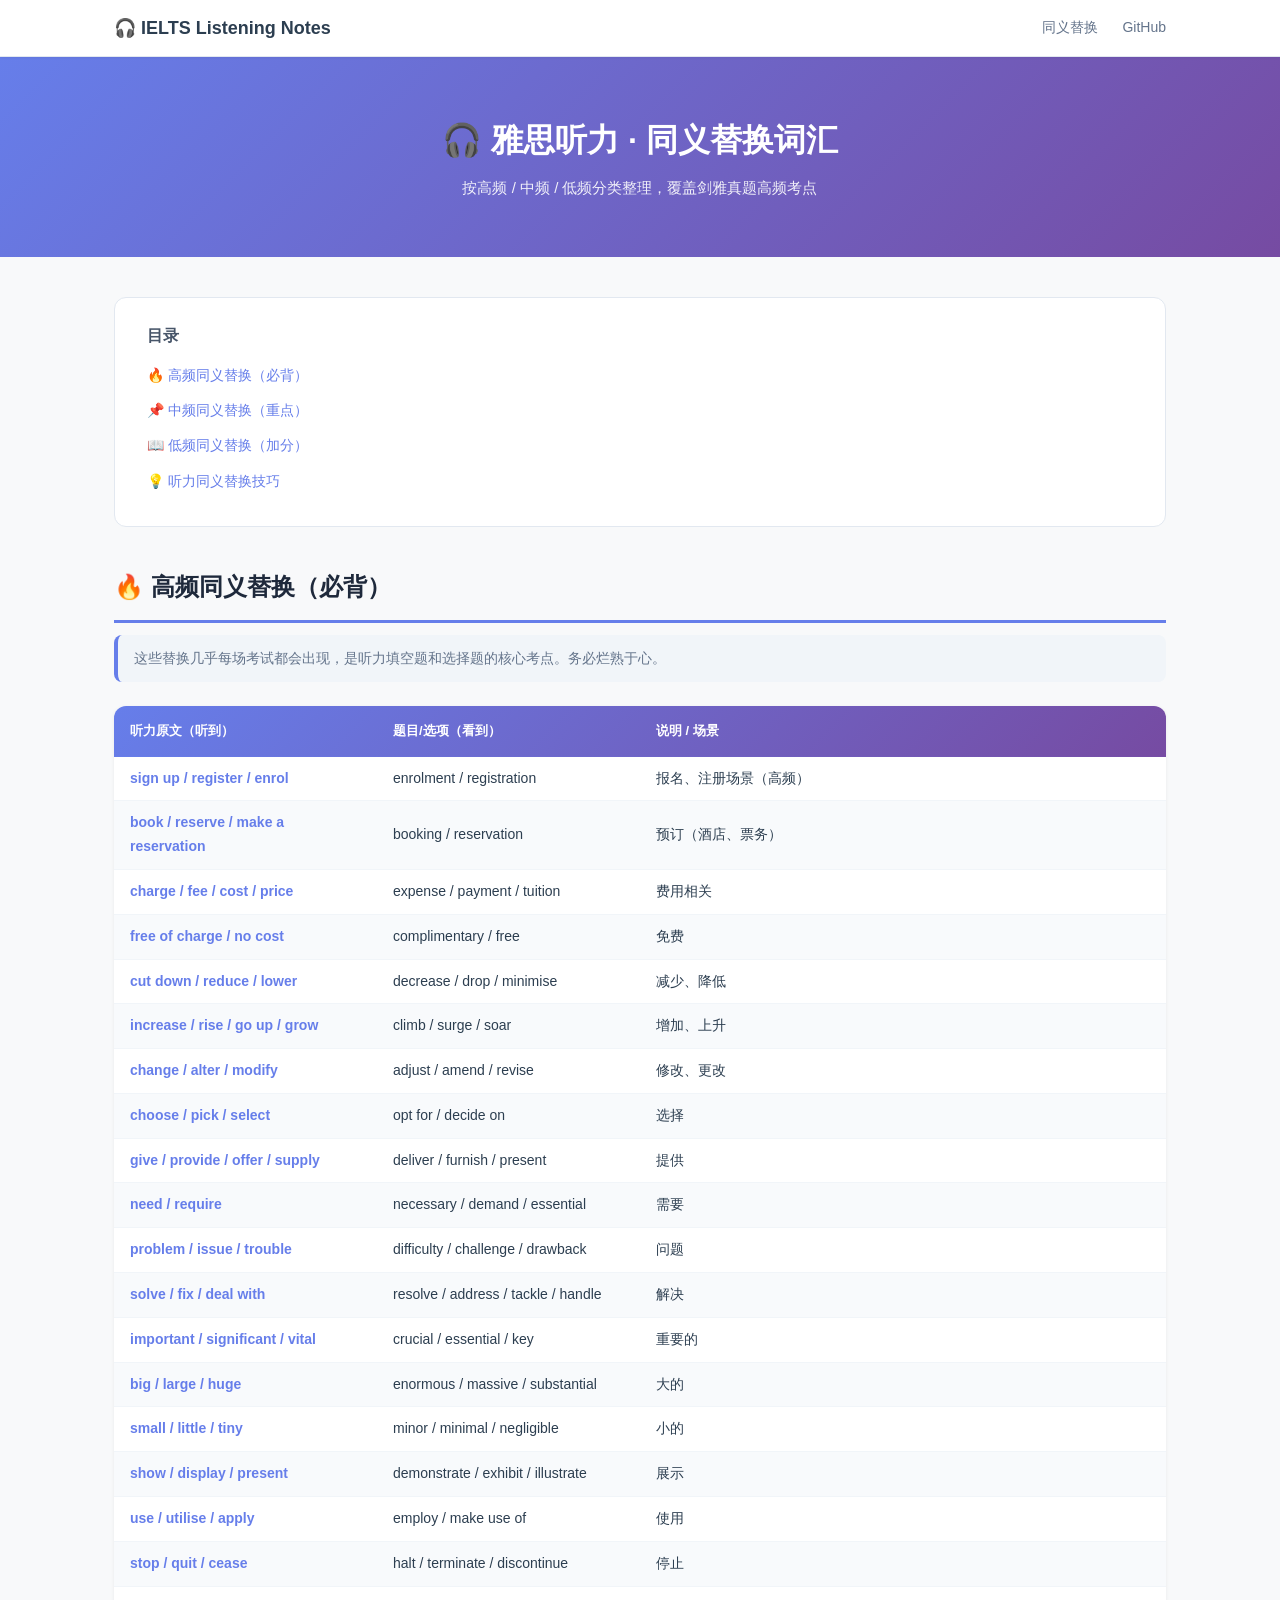
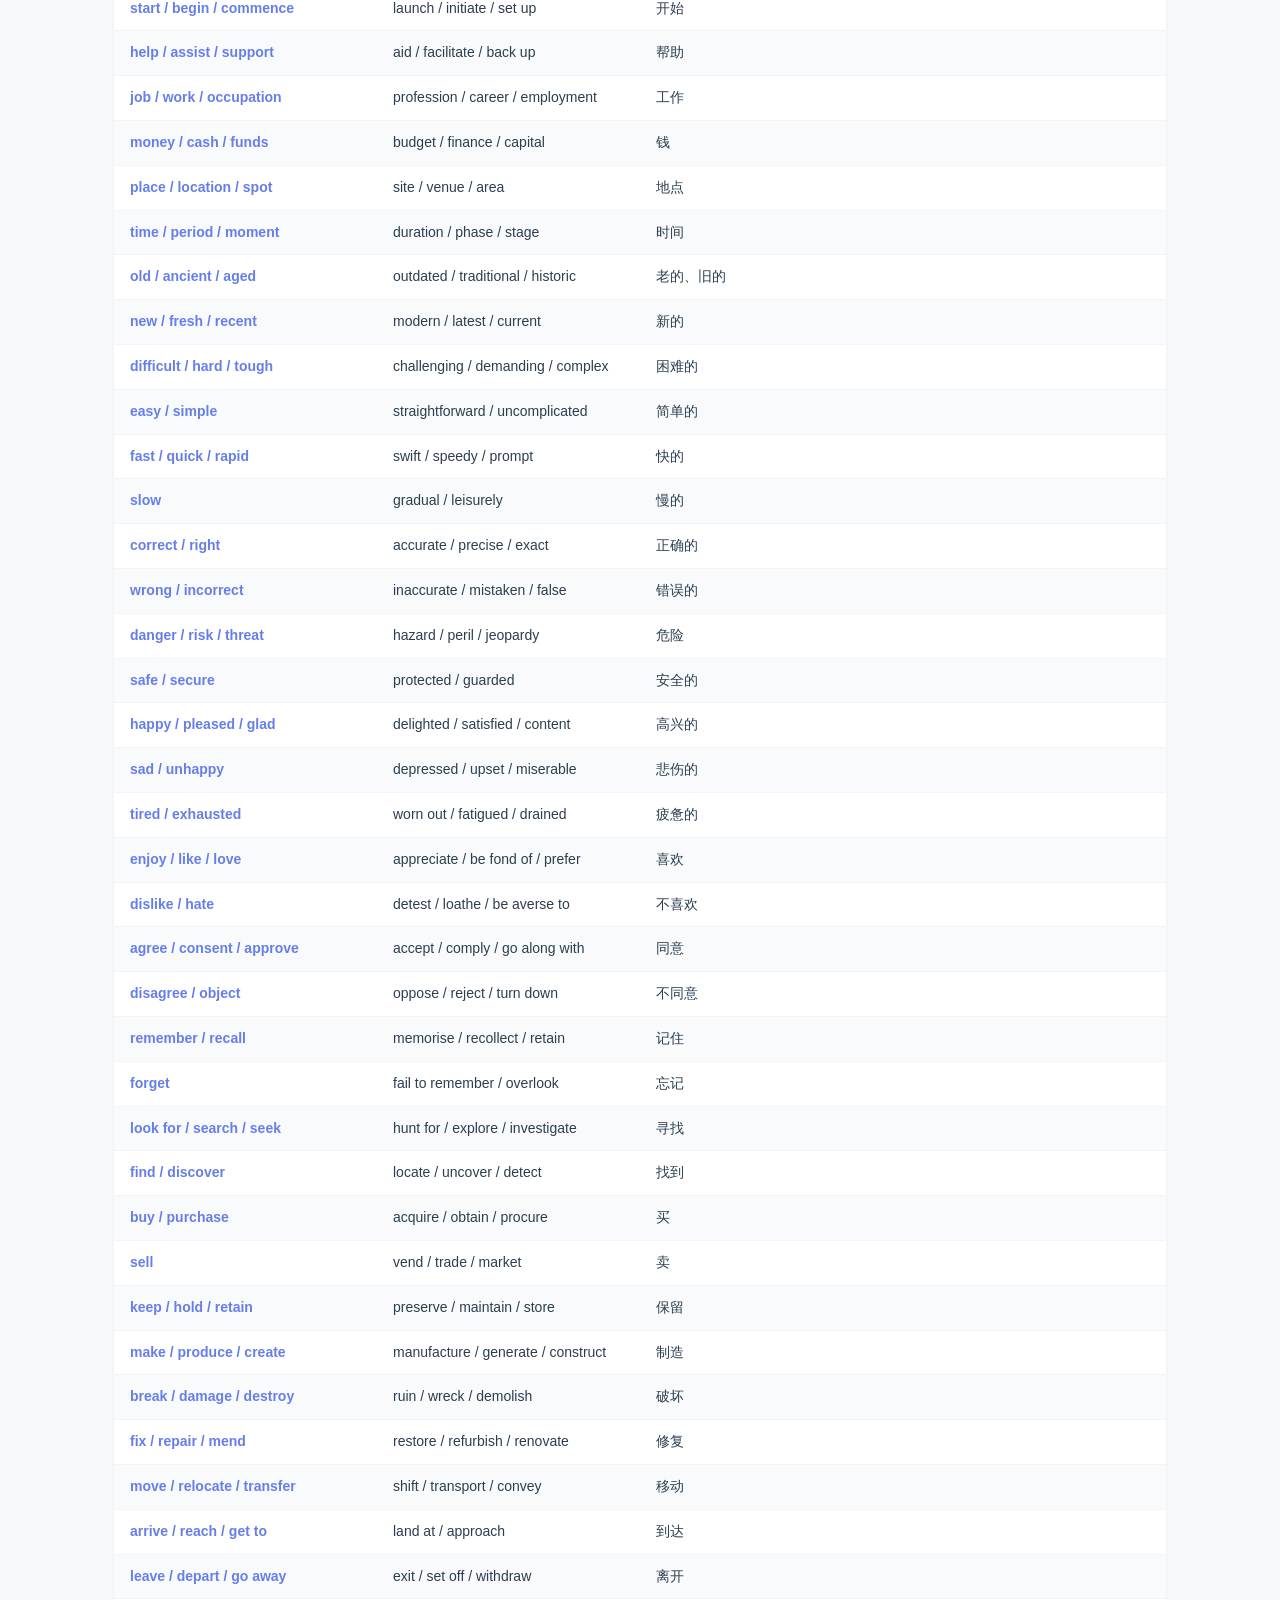
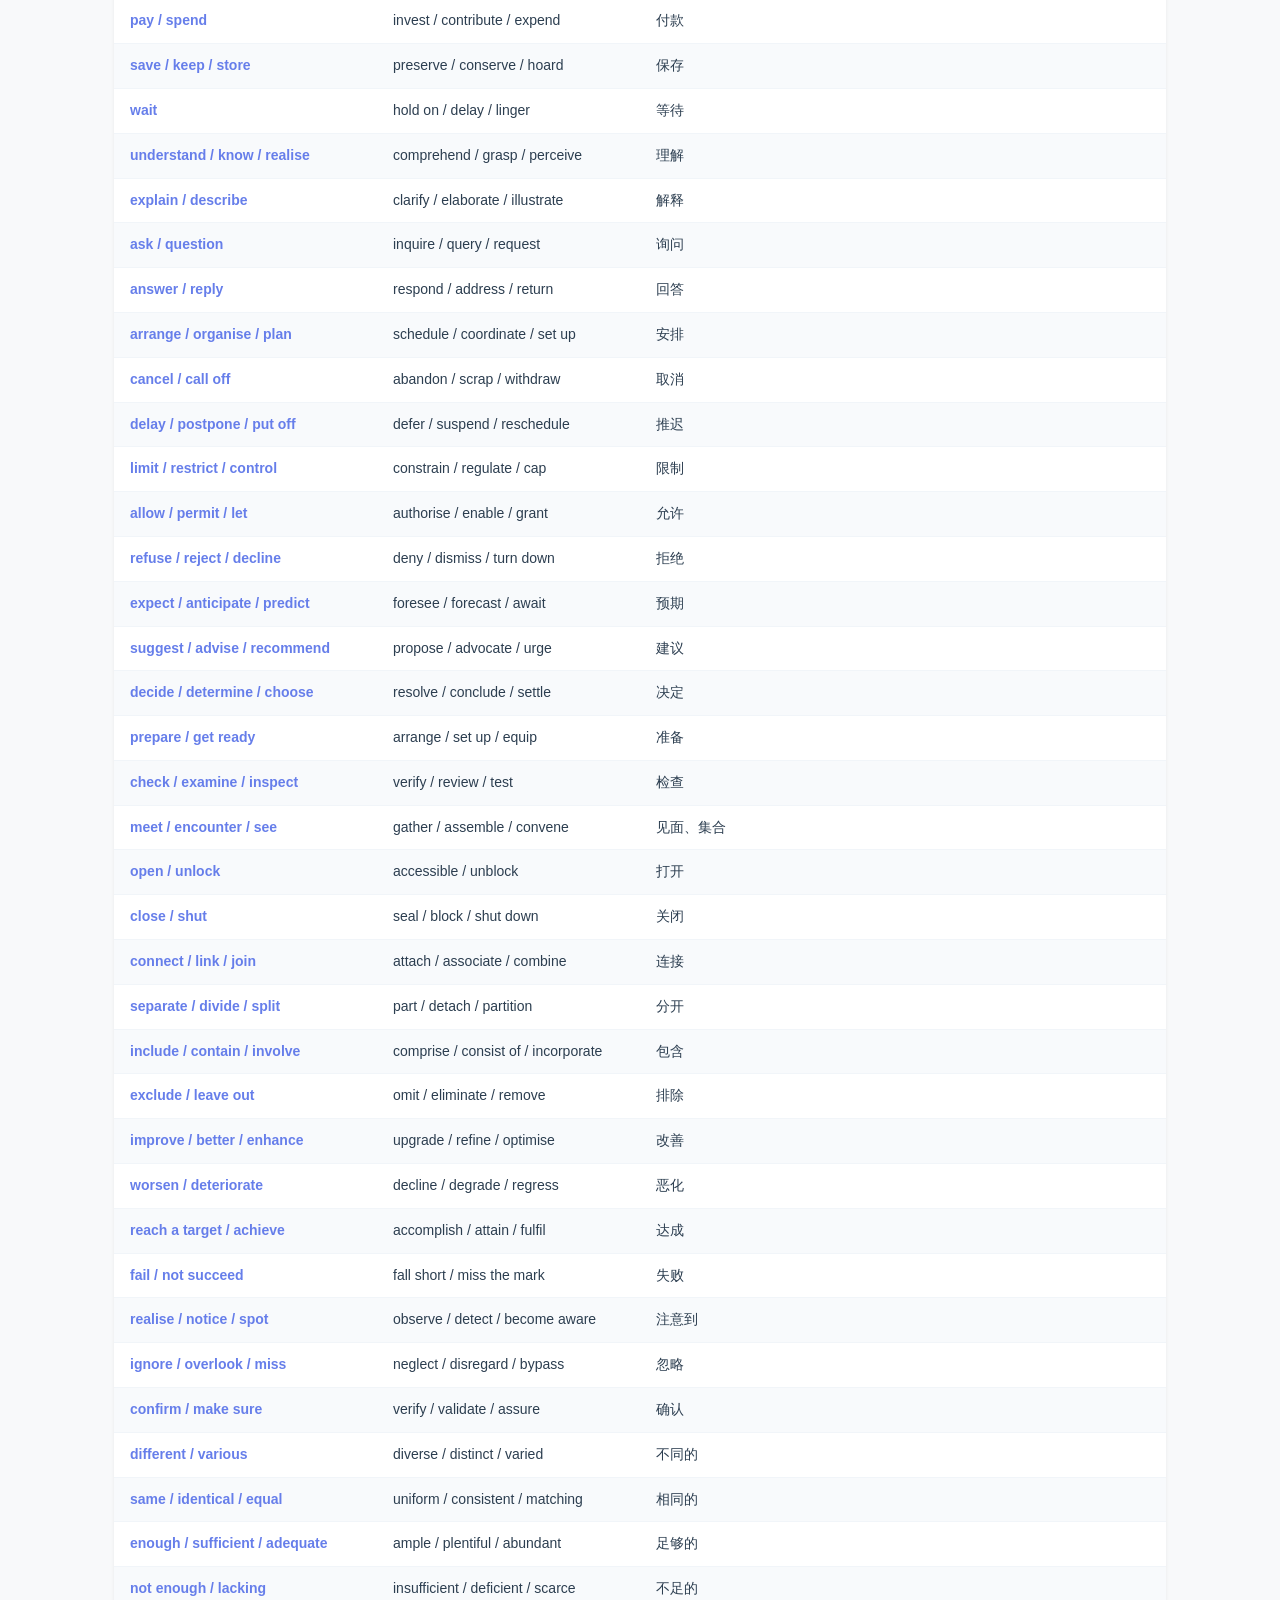
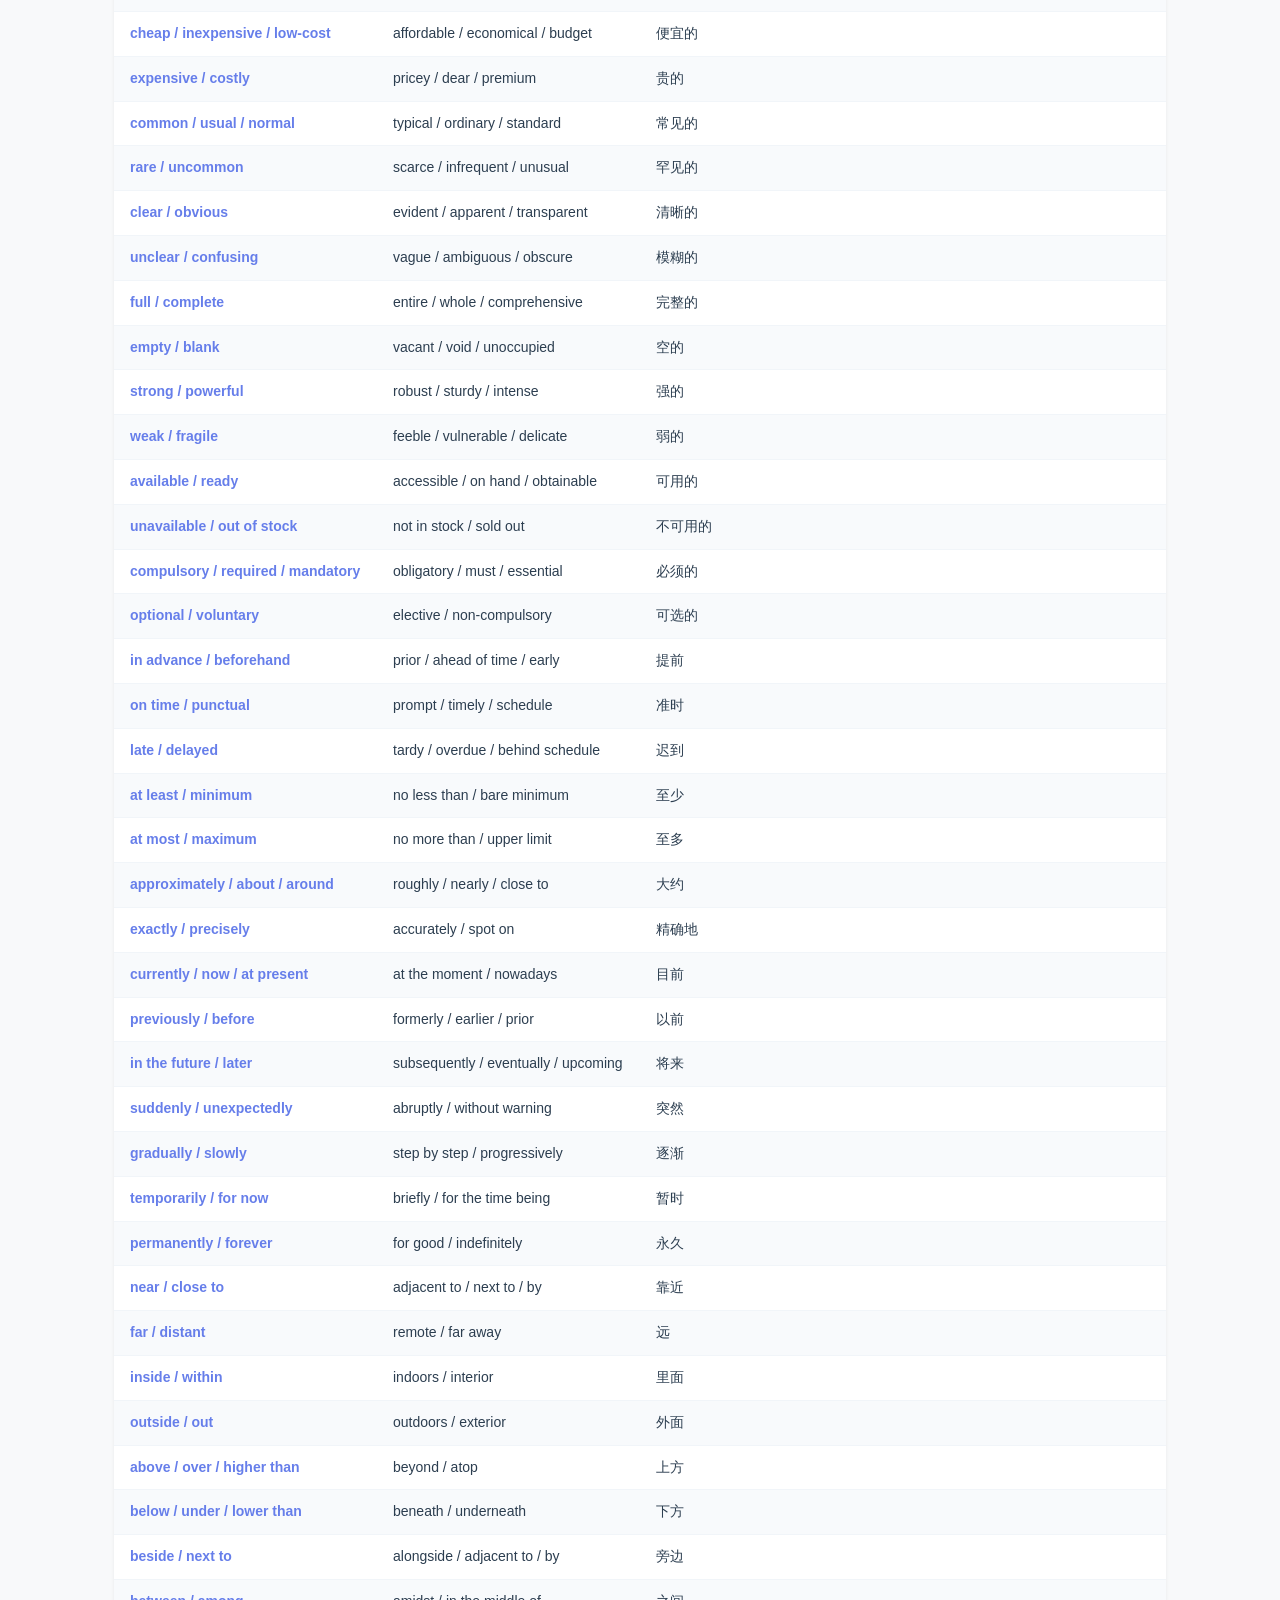
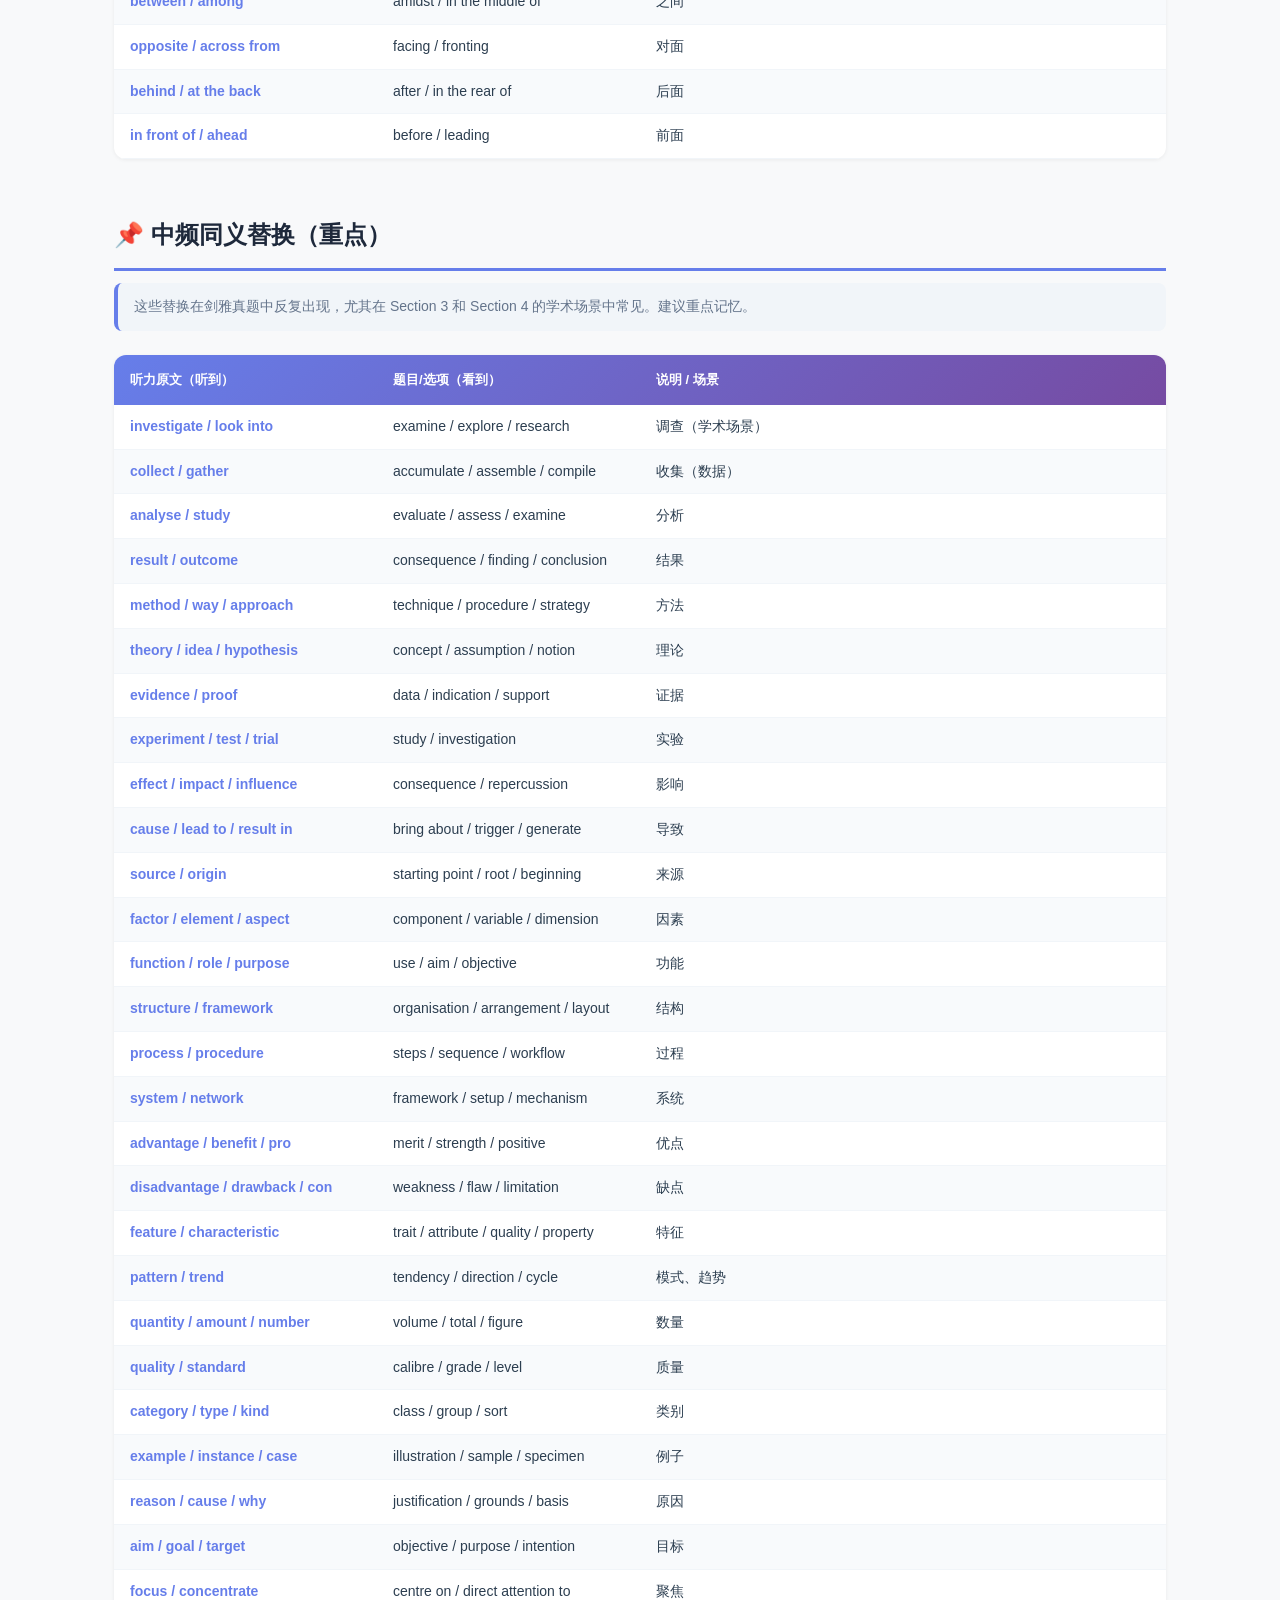
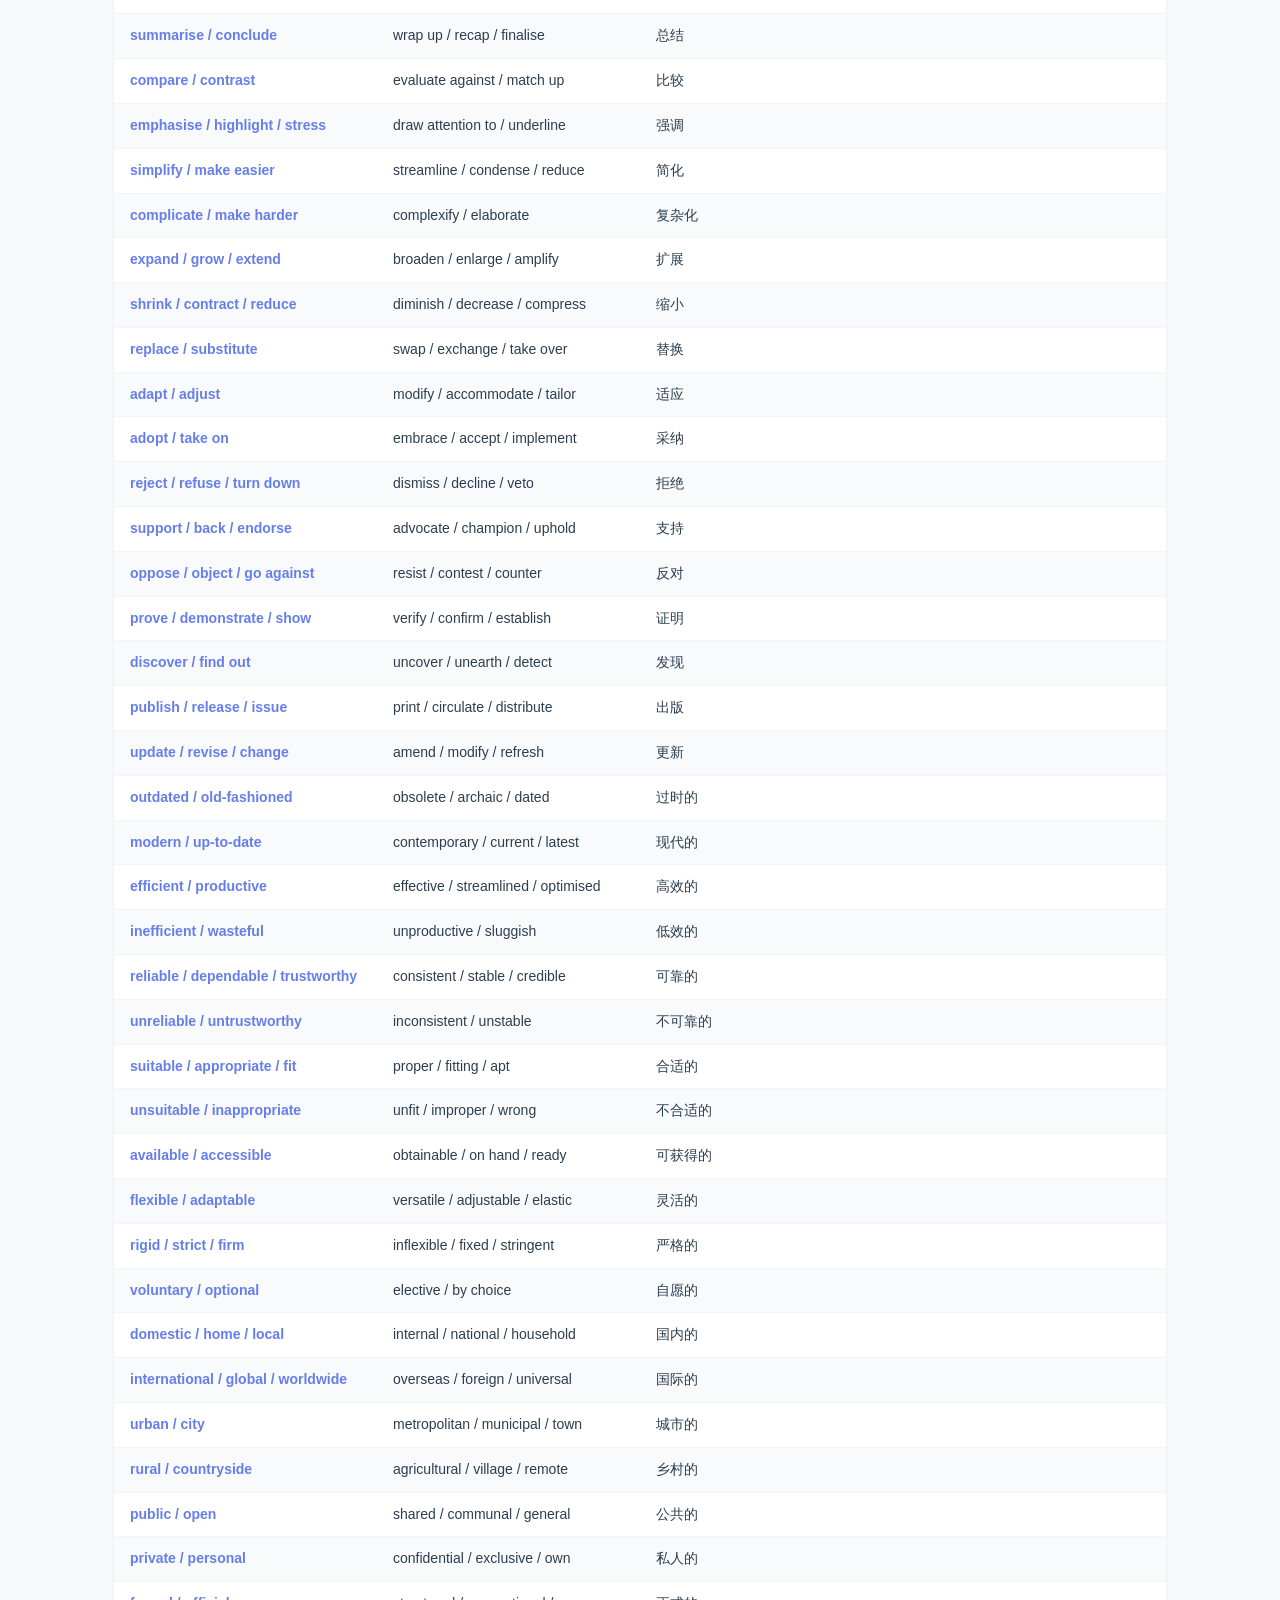
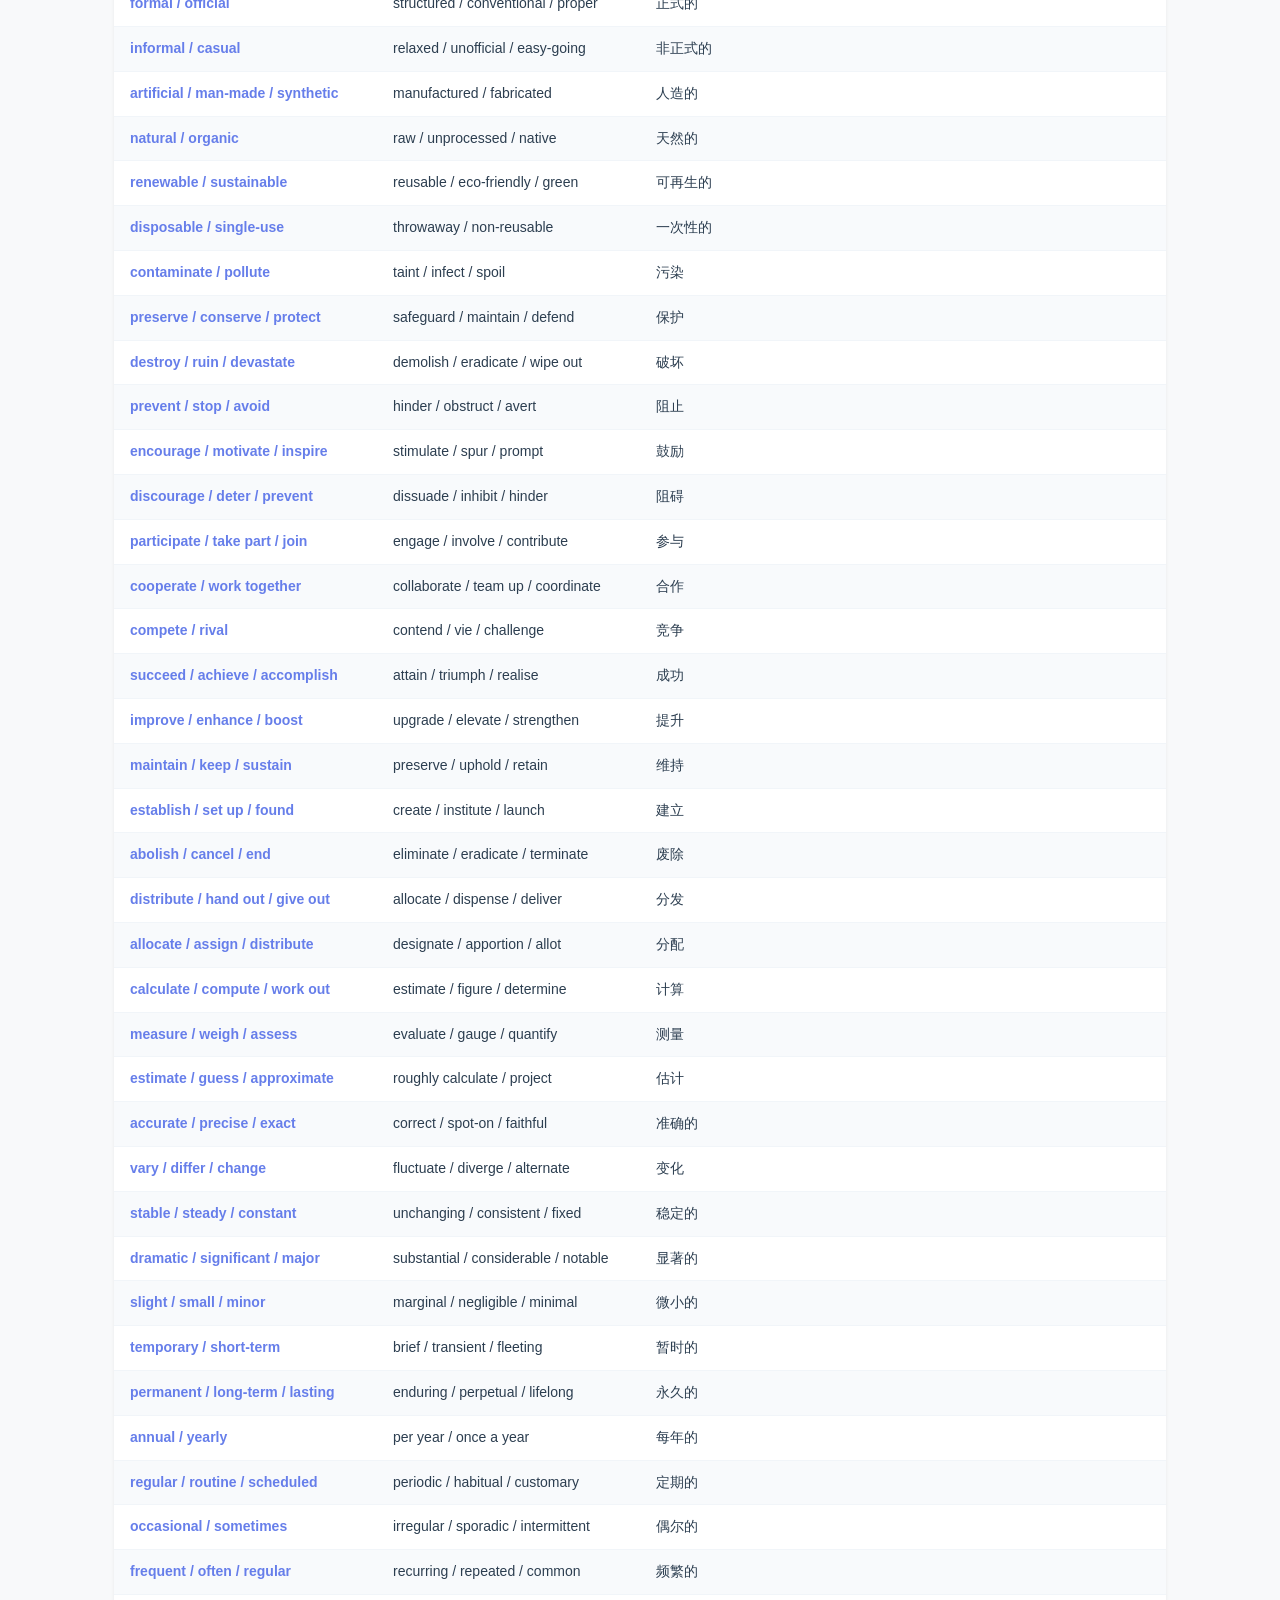
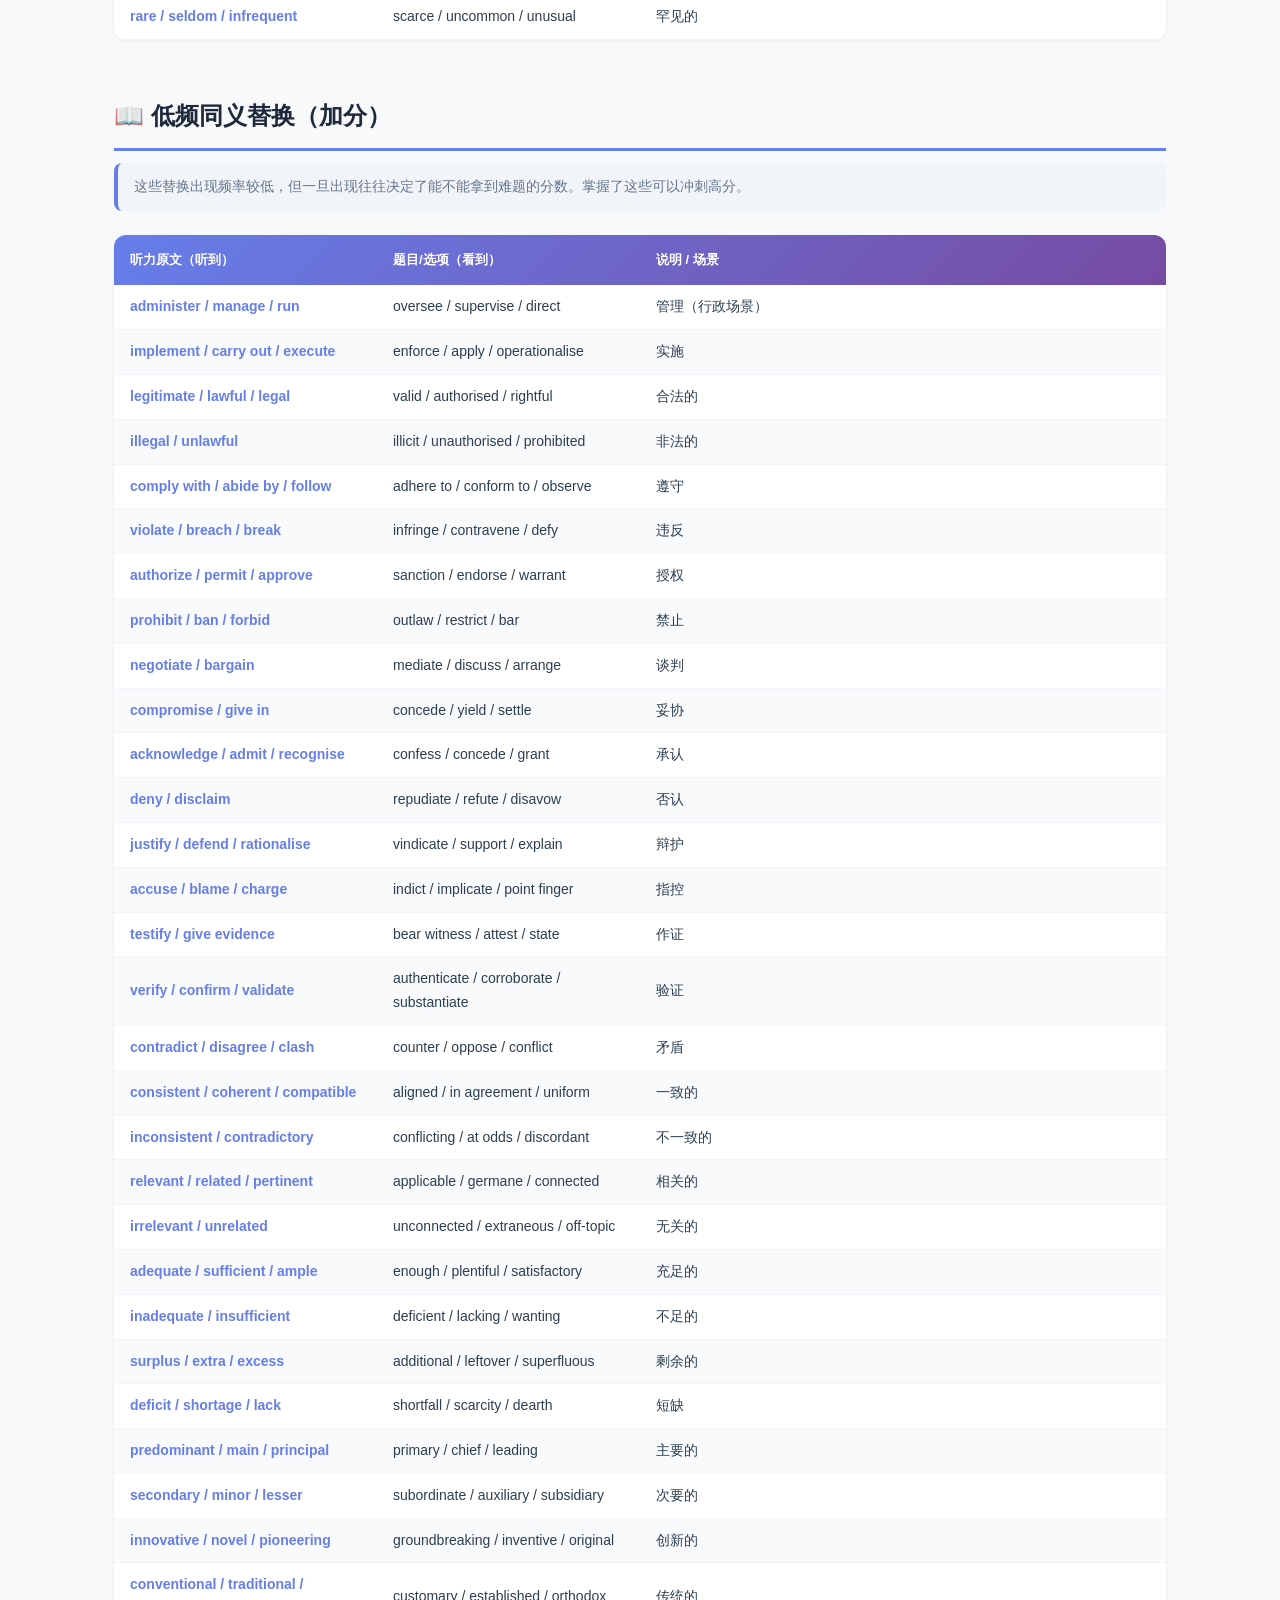
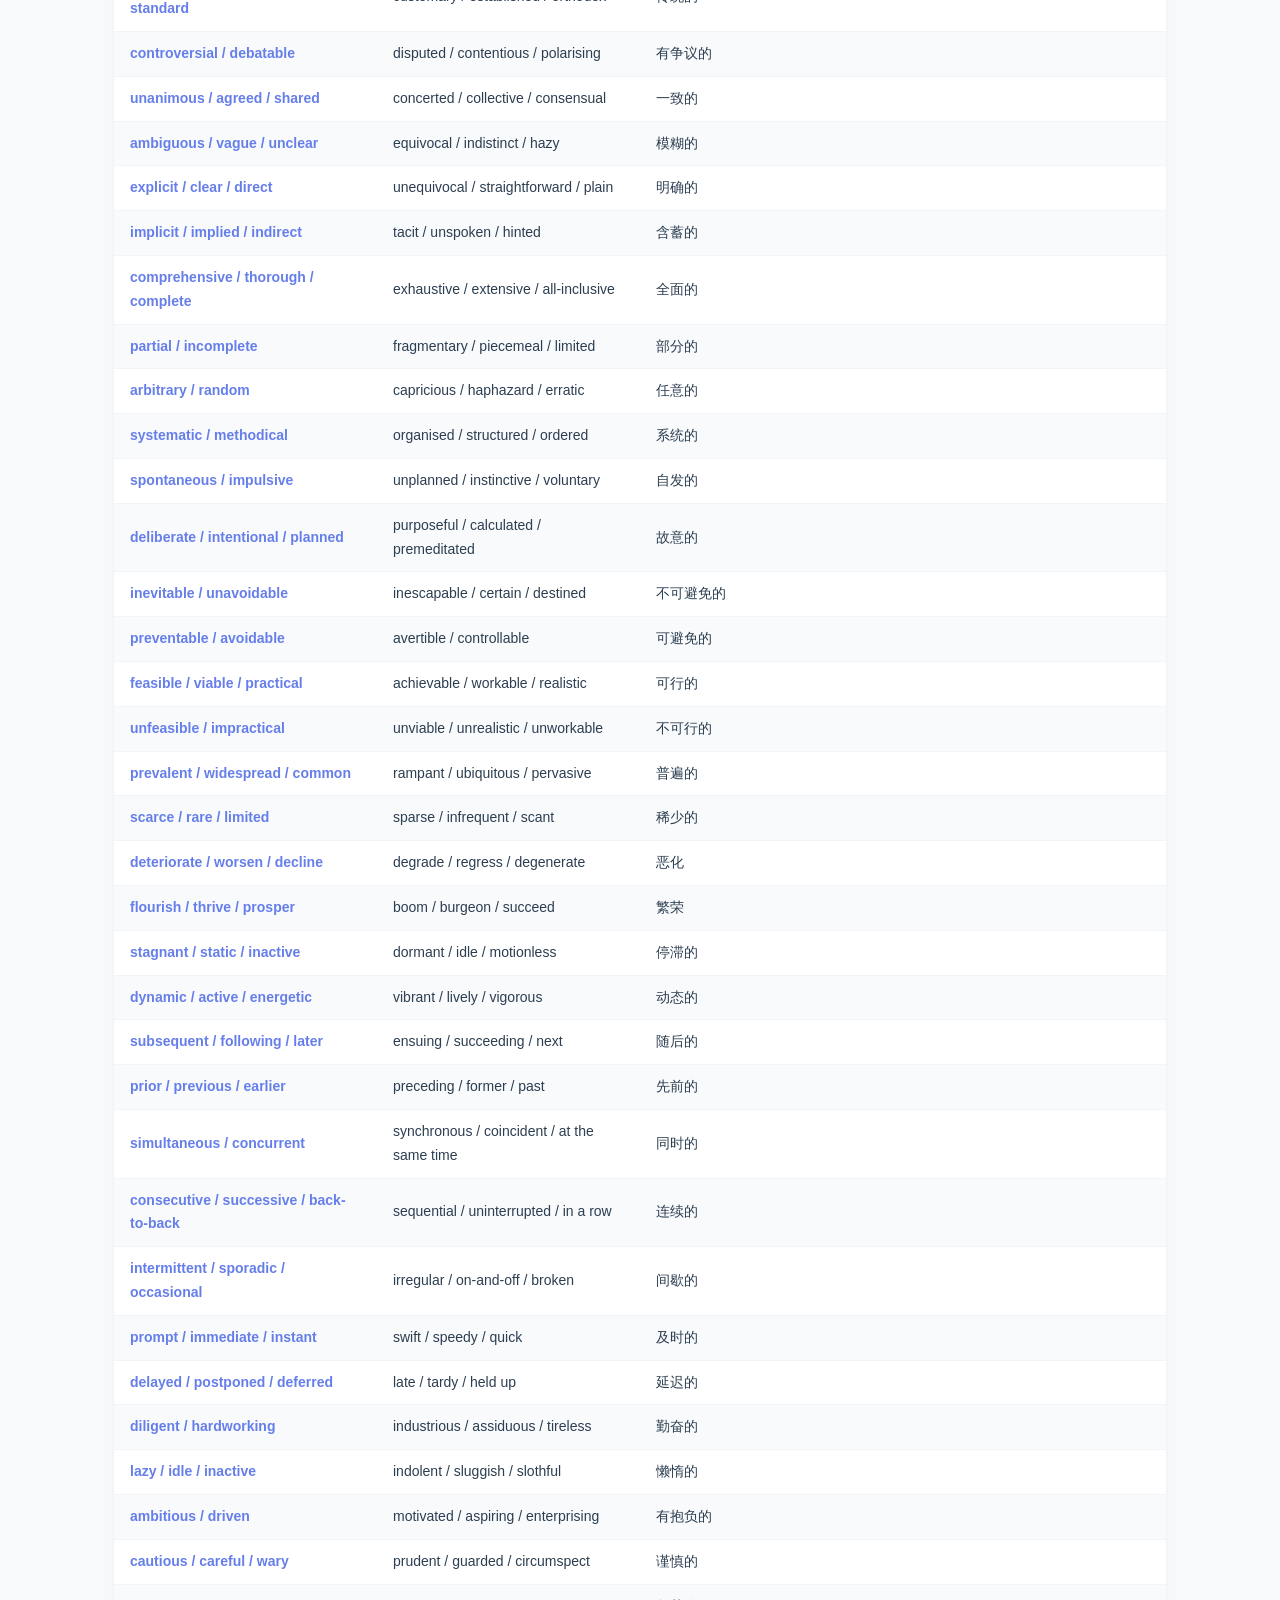
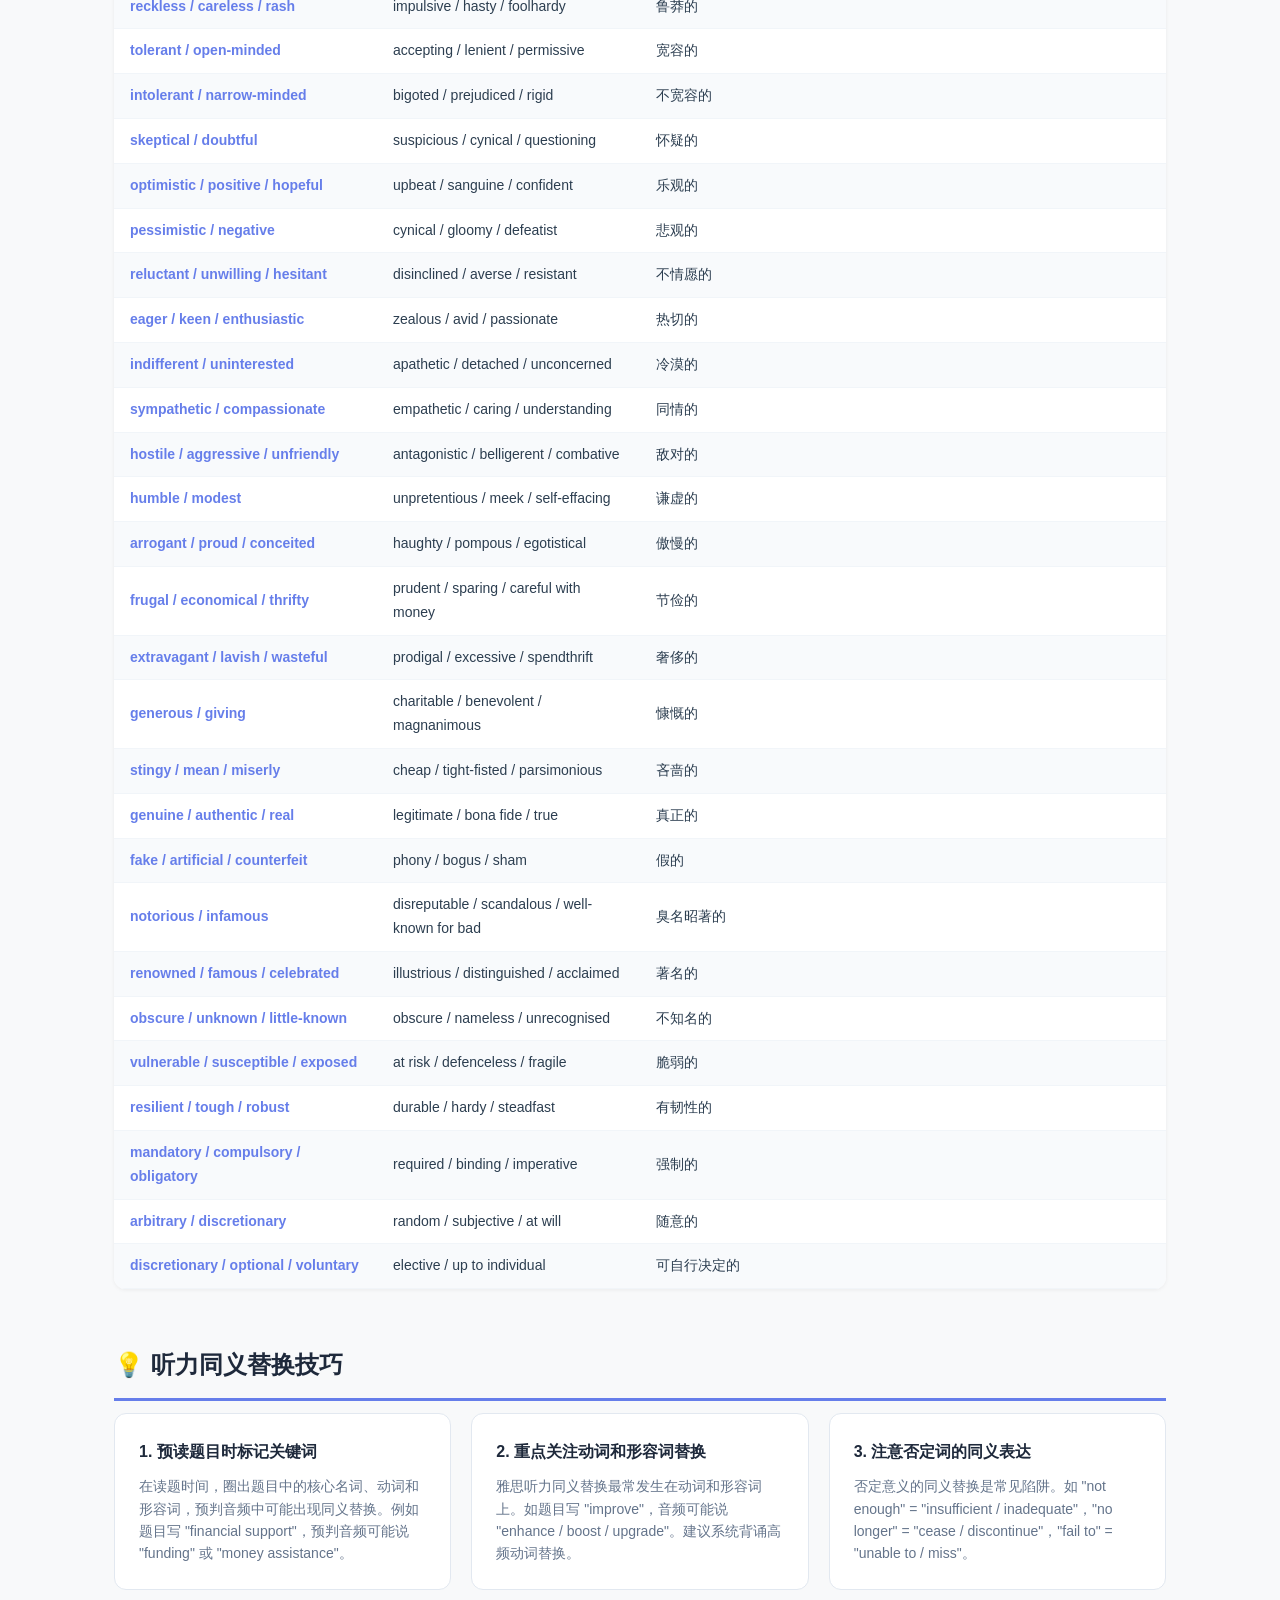
==== index.html @ 66e00500 "Initial commit: IELTS Listening notes site (synonym replacement vocabulary)" ====
<!DOCTYPE html>
<html lang="zh-CN">
<head>
    <meta charset="UTF-8">
    <meta name="viewport" content="width=device-width, initial-scale=1.0">
    <title>雅思听力笔记 · 同义替换词汇</title>
    <meta name="description" content="雅思听力同义替换词汇，按高频/中频/低频分类总结">
    <link rel="stylesheet" href="assets/style.css">
    <link rel="icon" href="data:image/svg+xml,<svg xmlns='http://www.w3.org/2000/svg' viewBox='0 0 100 100'><text y='.9em' font-size='90'>🎧</text></svg>">
</head>
<body>
    <nav class="topnav">
        <div class="nav-inner">
            <a href="index.html" class="brand">🎧 IELTS Listening Notes</a>
            <div class="nav-links">
                <a href="index.html">同义替换</a>
                <a href="https://github.com/huyushao521/ielts-listening">GitHub</a>
            </div>
        </div>
    </nav>

    <header class="page-header">
        <h1>🎧 雅思听力 · 同义替换词汇</h1>
        <p>按高频 / 中频 / 低频分类整理，覆盖剑雅真题高频考点</p>
    </header>

    <main class="content">

        <!-- 导航 -->
        <nav class="toc">
            <h3>目录</h3>
            <ul>
                <li><a href="#high">🔥 高频同义替换（必背）</a></li>
                <li><a href="#medium">📌 中频同义替换（重点）</a></li>
                <li><a href="#low">📖 低频同义替换（加分）</a></li>
                <li><a href="#tips">💡 听力同义替换技巧</a></li>
            </ul>
        </nav>

        <!-- 高频 -->
        <section id="high">
            <h2>🔥 高频同义替换（必背）</h2>
            <p class="section-intro">这些替换几乎每场考试都会出现，是听力填空题和选择题的核心考点。务必烂熟于心。</p>

            <table class="vocab-table">
                <thead>
                    <tr><th style="width:25%">听力原文（听到）</th><th style="width:25%">题目/选项（看到）</th><th>说明 / 场景</th></tr>
                </thead>
                <tbody>
                    <tr><td><b>sign up / register / enrol</b></td><td>enrolment / registration</td><td>报名、注册场景（高频）</td></tr>
                    <tr><td><b>book / reserve / make a reservation</b></td><td>booking / reservation</td><td>预订（酒店、票务）</td></tr>
                    <tr><td><b>charge / fee / cost / price</b></td><td>expense / payment / tuition</td><td>费用相关</td></tr>
                    <tr><td><b>free of charge / no cost</b></td><td>complimentary / free</td><td>免费</td></tr>
                    <tr><td><b>cut down / reduce / lower</b></td><td>decrease / drop / minimise</td><td>减少、降低</td></tr>
                    <tr><td><b>increase / rise / go up / grow</b></td><td>climb / surge / soar</td><td>增加、上升</td></tr>
                    <tr><td><b>change / alter / modify</b></td><td>adjust / amend / revise</td><td>修改、更改</td></tr>
                    <tr><td><b>choose / pick / select</b></td><td>opt for / decide on</td><td>选择</td></tr>
                    <tr><td><b>give / provide / offer / supply</b></td><td>deliver / furnish / present</td><td>提供</td></tr>
                    <tr><td><b>need / require</b></td><td>necessary / demand / essential</td><td>需要</td></tr>
                    <tr><td><b>problem / issue / trouble</b></td><td>difficulty / challenge / drawback</td><td>问题</td></tr>
                    <tr><td><b>solve / fix / deal with</b></td><td>resolve / address / tackle / handle</td><td>解决</td></tr>
                    <tr><td><b>important / significant / vital</b></td><td>crucial / essential / key</td><td>重要的</td></tr>
                    <tr><td><b>big / large / huge</b></td><td>enormous / massive / substantial</td><td>大的</td></tr>
                    <tr><td><b>small / little / tiny</b></td><td>minor / minimal / negligible</td><td>小的</td></tr>
                    <tr><td><b>show / display / present</b></td><td>demonstrate / exhibit / illustrate</td><td>展示</td></tr>
                    <tr><td><b>use / utilise / apply</b></td><td>employ / make use of</td><td>使用</td></tr>
                    <tr><td><b>stop / quit / cease</b></td><td>halt / terminate / discontinue</td><td>停止</td></tr>
                    <tr><td><b>start / begin / commence</b></td><td>launch / initiate / set up</td><td>开始</td></tr>
                    <tr><td><b>help / assist / support</b></td><td>aid / facilitate / back up</td><td>帮助</td></tr>
                    <tr><td><b>job / work / occupation</b></td><td>profession / career / employment</td><td>工作</td></tr>
                    <tr><td><b>money / cash / funds</b></td><td>budget / finance / capital</td><td>钱</td></tr>
                    <tr><td><b>place / location / spot</b></td><td>site / venue / area</td><td>地点</td></tr>
                    <tr><td><b>time / period / moment</b></td><td>duration / phase / stage</td><td>时间</td></tr>
                    <tr><td><b>old / ancient / aged</b></td><td>outdated / traditional / historic</td><td>老的、旧的</td></tr>
                    <tr><td><b>new / fresh / recent</b></td><td>modern / latest / current</td><td>新的</td></tr>
                    <tr><td><b>difficult / hard / tough</b></td><td>challenging / demanding / complex</td><td>困难的</td></tr>
                    <tr><td><b>easy / simple</b></td><td>straightforward / uncomplicated</td><td>简单的</td></tr>
                    <tr><td><b>fast / quick / rapid</b></td><td>swift / speedy / prompt</td><td>快的</td></tr>
                    <tr><td><b>slow</b></td><td>gradual / leisurely</td><td>慢的</td></tr>
                    <tr><td><b>correct / right</b></td><td>accurate / precise / exact</td><td>正确的</td></tr>
                    <tr><td><b>wrong / incorrect</b></td><td>inaccurate / mistaken / false</td><td>错误的</td></tr>
                    <tr><td><b>danger / risk / threat</b></td><td>hazard / peril / jeopardy</td><td>危险</td></tr>
                    <tr><td><b>safe / secure</b></td><td>protected / guarded</td><td>安全的</td></tr>
                    <tr><td><b>happy / pleased / glad</b></td><td>delighted / satisfied / content</td><td>高兴的</td></tr>
                    <tr><td><b>sad / unhappy</b></td><td>depressed / upset / miserable</td><td>悲伤的</td></tr>
                    <tr><td><b>tired / exhausted</b></td><td>worn out / fatigued / drained</td><td>疲惫的</td></tr>
                    <tr><td><b>enjoy / like / love</b></td><td>appreciate / be fond of / prefer</td><td>喜欢</td></tr>
                    <tr><td><b>dislike / hate</b></td><td>detest / loathe / be averse to</td><td>不喜欢</td></tr>
                    <tr><td><b>agree / consent / approve</b></td><td>accept / comply / go along with</td><td>同意</td></tr>
                    <tr><td><b>disagree / object</b></td><td>oppose / reject / turn down</td><td>不同意</td></tr>
                    <tr><td><b>remember / recall</b></td><td>memorise / recollect / retain</td><td>记住</td></tr>
                    <tr><td><b>forget</b></td><td>fail to remember / overlook</td><td>忘记</td></tr>
                    <tr><td><b>look for / search / seek</b></td><td>hunt for / explore / investigate</td><td>寻找</td></tr>
                    <tr><td><b>find / discover</b></td><td>locate / uncover / detect</td><td>找到</td></tr>
                    <tr><td><b>buy / purchase</b></td><td>acquire / obtain / procure</td><td>买</td></tr>
                    <tr><td><b>sell</b></td><td>vend / trade / market</td><td>卖</td></tr>
                    <tr><td><b>keep / hold / retain</b></td><td>preserve / maintain / store</td><td>保留</td></tr>
                    <tr><td><b>make / produce / create</b></td><td>manufacture / generate / construct</td><td>制造</td></tr>
                    <tr><td><b>break / damage / destroy</b></td><td>ruin / wreck / demolish</td><td>破坏</td></tr>
                    <tr><td><b>fix / repair / mend</b></td><td>restore / refurbish / renovate</td><td>修复</td></tr>
                    <tr><td><b>move / relocate / transfer</b></td><td>shift / transport / convey</td><td>移动</td></tr>
                    <tr><td><b>arrive / reach / get to</b></td><td>land at / approach</td><td>到达</td></tr>
                    <tr><td><b>leave / depart / go away</b></td><td>exit / set off / withdraw</td><td>离开</td></tr>
                    <tr><td><b>pay / spend</b></td><td>invest / contribute / expend</td><td>付款</td></tr>
                    <tr><td><b>save / keep / store</b></td><td>preserve / conserve / hoard</td><td>保存</td></tr>
                    <tr><td><b>wait</b></td><td>hold on / delay / linger</td><td>等待</td></tr>
                    <tr><td><b>understand / know / realise</b></td><td>comprehend / grasp / perceive</td><td>理解</td></tr>
                    <tr><td><b>explain / describe</b></td><td>clarify / elaborate / illustrate</td><td>解释</td></tr>
                    <tr><td><b>ask / question</b></td><td>inquire / query / request</td><td>询问</td></tr>
                    <tr><td><b>answer / reply</b></td><td>respond / address / return</td><td>回答</td></tr>
                    <tr><td><b>arrange / organise / plan</b></td><td>schedule / coordinate / set up</td><td>安排</td></tr>
                    <tr><td><b>cancel / call off</b></td><td>abandon / scrap / withdraw</td><td>取消</td></tr>
                    <tr><td><b>delay / postpone / put off</b></td><td>defer / suspend / reschedule</td><td>推迟</td></tr>
                    <tr><td><b>limit / restrict / control</b></td><td>constrain / regulate / cap</td><td>限制</td></tr>
                    <tr><td><b>allow / permit / let</b></td><td>authorise / enable / grant</td><td>允许</td></tr>
                    <tr><td><b>refuse / reject / decline</b></td><td>deny / dismiss / turn down</td><td>拒绝</td></tr>
                    <tr><td><b>expect / anticipate / predict</b></td><td>foresee / forecast / await</td><td>预期</td></tr>
                    <tr><td><b>suggest / advise / recommend</b></td><td>propose / advocate / urge</td><td>建议</td></tr>
                    <tr><td><b>decide / determine / choose</b></td><td>resolve / conclude / settle</td><td>决定</td></tr>
                    <tr><td><b>prepare / get ready</b></td><td>arrange / set up / equip</td><td>准备</td></tr>
                    <tr><td><b>check / examine / inspect</b></td><td>verify / review / test</td><td>检查</td></tr>
                    <tr><td><b>meet / encounter / see</b></td><td>gather / assemble / convene</td><td>见面、集合</td></tr>
                    <tr><td><b>open / unlock</b></td><td>accessible / unblock</td><td>打开</td></tr>
                    <tr><td><b>close / shut</b></td><td>seal / block / shut down</td><td>关闭</td></tr>
                    <tr><td><b>connect / link / join</b></td><td>attach / associate / combine</td><td>连接</td></tr>
                    <tr><td><b>separate / divide / split</b></td><td>part / detach / partition</td><td>分开</td></tr>
                    <tr><td><b>include / contain / involve</b></td><td>comprise / consist of / incorporate</td><td>包含</td></tr>
                    <tr><td><b>exclude / leave out</b></td><td>omit / eliminate / remove</td><td>排除</td></tr>
                    <tr><td><b>improve / better / enhance</b></td><td>upgrade / refine / optimise</td><td>改善</td></tr>
                    <tr><td><b>worsen / deteriorate</b></td><td>decline / degrade / regress</td><td>恶化</td></tr>
                    <tr><td><b>reach a target / achieve</b></td><td>accomplish / attain / fulfil</td><td>达成</td></tr>
                    <tr><td><b>fail / not succeed</b></td><td>fall short / miss the mark</td><td>失败</td></tr>
                    <tr><td><b>realise / notice / spot</b></td><td>observe / detect / become aware</td><td>注意到</td></tr>
                    <tr><td><b>ignore / overlook / miss</b></td><td>neglect / disregard / bypass</td><td>忽略</td></tr>
                    <tr><td><b>confirm / make sure</b></td><td>verify / validate / assure</td><td>确认</td></tr>
                    <tr><td><b>different / various</b></td><td>diverse / distinct / varied</td><td>不同的</td></tr>
                    <tr><td><b>same / identical / equal</b></td><td>uniform / consistent / matching</td><td>相同的</td></tr>
                    <tr><td><b>enough / sufficient / adequate</b></td><td>ample / plentiful / abundant</td><td>足够的</td></tr>
                    <tr><td><b>not enough / lacking</b></td><td>insufficient / deficient / scarce</td><td>不足的</td></tr>
                    <tr><td><b>cheap / inexpensive / low-cost</b></td><td>affordable / economical / budget</td><td>便宜的</td></tr>
                    <tr><td><b>expensive / costly</b></td><td>pricey / dear / premium</td><td>贵的</td></tr>
                    <tr><td><b>common / usual / normal</b></td><td>typical / ordinary / standard</td><td>常见的</td></tr>
                    <tr><td><b>rare / uncommon</b></td><td>scarce / infrequent / unusual</td><td>罕见的</td></tr>
                    <tr><td><b>clear / obvious</b></td><td>evident / apparent / transparent</td><td>清晰的</td></tr>
                    <tr><td><b>unclear / confusing</b></td><td>vague / ambiguous / obscure</td><td>模糊的</td></tr>
                    <tr><td><b>full / complete</b></td><td>entire / whole / comprehensive</td><td>完整的</td></tr>
                    <tr><td><b>empty / blank</b></td><td>vacant / void / unoccupied</td><td>空的</td></tr>
                    <tr><td><b>strong / powerful</b></td><td>robust / sturdy / intense</td><td>强的</td></tr>
                    <tr><td><b>weak / fragile</b></td><td>feeble / vulnerable / delicate</td><td>弱的</td></tr>
                    <tr><td><b>available / ready</b></td><td>accessible / on hand / obtainable</td><td>可用的</td></tr>
                    <tr><td><b>unavailable / out of stock</b></td><td>not in stock / sold out</td><td>不可用的</td></tr>
                    <tr><td><b>compulsory / required / mandatory</b></td><td>obligatory / must / essential</td><td>必须的</td></tr>
                    <tr><td><b>optional / voluntary</b></td><td>elective / non-compulsory</td><td>可选的</td></tr>
                    <tr><td><b>in advance / beforehand</b></td><td>prior / ahead of time / early</td><td>提前</td></tr>
                    <tr><td><b>on time / punctual</b></td><td>prompt / timely / schedule</td><td>准时</td></tr>
                    <tr><td><b>late / delayed</b></td><td>tardy / overdue / behind schedule</td><td>迟到</td></tr>
                    <tr><td><b>at least / minimum</b></td><td>no less than / bare minimum</td><td>至少</td></tr>
                    <tr><td><b>at most / maximum</b></td><td>no more than / upper limit</td><td>至多</td></tr>
                    <tr><td><b>approximately / about / around</b></td><td>roughly / nearly / close to</td><td>大约</td></tr>
                    <tr><td><b>exactly / precisely</b></td><td>accurately / spot on</td><td>精确地</td></tr>
                    <tr><td><b>currently / now / at present</b></td><td>at the moment / nowadays</td><td>目前</td></tr>
                    <tr><td><b>previously / before</b></td><td>formerly / earlier / prior</td><td>以前</td></tr>
                    <tr><td><b>in the future / later</b></td><td>subsequently / eventually / upcoming</td><td>将来</td></tr>
                    <tr><td><b>suddenly / unexpectedly</b></td><td>abruptly / without warning</td><td>突然</td></tr>
                    <tr><td><b>gradually / slowly</b></td><td>step by step / progressively</td><td>逐渐</td></tr>
                    <tr><td><b>temporarily / for now</b></td><td>briefly / for the time being</td><td>暂时</td></tr>
                    <tr><td><b>permanently / forever</b></td><td>for good / indefinitely</td><td>永久</td></tr>
                    <tr><td><b>near / close to</b></td><td>adjacent to / next to / by</td><td>靠近</td></tr>
                    <tr><td><b>far / distant</b></td><td>remote / far away</td><td>远</td></tr>
                    <tr><td><b>inside / within</b></td><td>indoors / interior</td><td>里面</td></tr>
                    <tr><td><b>outside / out</b></td><td>outdoors / exterior</td><td>外面</td></tr>
                    <tr><td><b>above / over / higher than</b></td><td>beyond / atop</td><td>上方</td></tr>
                    <tr><td><b>below / under / lower than</b></td><td>beneath / underneath</td><td>下方</td></tr>
                    <tr><td><b>beside / next to</b></td><td>alongside / adjacent to / by</td><td>旁边</td></tr>
                    <tr><td><b>between / among</b></td><td>amidst / in the middle of</td><td>之间</td></tr>
                    <tr><td><b>opposite / across from</b></td><td>facing / fronting</td><td>对面</td></tr>
                    <tr><td><b>behind / at the back</b></td><td>after / in the rear of</td><td>后面</td></tr>
                    <tr><td><b>in front of / ahead</b></td><td>before / leading</td><td>前面</td></tr>
                </tbody>
            </table>
        </section>

        <!-- 中频 -->
        <section id="medium">
            <h2>📌 中频同义替换（重点）</h2>
            <p class="section-intro">这些替换在剑雅真题中反复出现，尤其在 Section 3 和 Section 4 的学术场景中常见。建议重点记忆。</p>

            <table class="vocab-table">
                <thead>
                    <tr><th style="width:25%">听力原文（听到）</th><th style="width:25%">题目/选项（看到）</th><th>说明 / 场景</th></tr>
                </thead>
                <tbody>
                    <tr><td><b>investigate / look into</b></td><td>examine / explore / research</td><td>调查（学术场景）</td></tr>
                    <tr><td><b>collect / gather</b></td><td>accumulate / assemble / compile</td><td>收集（数据）</td></tr>
                    <tr><td><b>analyse / study</b></td><td>evaluate / assess / examine</td><td>分析</td></tr>
                    <tr><td><b>result / outcome</b></td><td>consequence / finding / conclusion</td><td>结果</td></tr>
                    <tr><td><b>method / way / approach</b></td><td>technique / procedure / strategy</td><td>方法</td></tr>
                    <tr><td><b>theory / idea / hypothesis</b></td><td>concept / assumption / notion</td><td>理论</td></tr>
                    <tr><td><b>evidence / proof</b></td><td>data / indication / support</td><td>证据</td></tr>
                    <tr><td><b>experiment / test / trial</b></td><td>study / investigation</td><td>实验</td></tr>
                    <tr><td><b>effect / impact / influence</b></td><td>consequence / repercussion</td><td>影响</td></tr>
                    <tr><td><b>cause / lead to / result in</b></td><td>bring about / trigger / generate</td><td>导致</td></tr>
                    <tr><td><b>source / origin</b></td><td>starting point / root / beginning</td><td>来源</td></tr>
                    <tr><td><b>factor / element / aspect</b></td><td>component / variable / dimension</td><td>因素</td></tr>
                    <tr><td><b>function / role / purpose</b></td><td>use / aim / objective</td><td>功能</td></tr>
                    <tr><td><b>structure / framework</b></td><td>organisation / arrangement / layout</td><td>结构</td></tr>
                    <tr><td><b>process / procedure</b></td><td>steps / sequence / workflow</td><td>过程</td></tr>
                    <tr><td><b>system / network</b></td><td>framework / setup / mechanism</td><td>系统</td></tr>
                    <tr><td><b>advantage / benefit / pro</b></td><td>merit / strength / positive</td><td>优点</td></tr>
                    <tr><td><b>disadvantage / drawback / con</b></td><td>weakness / flaw / limitation</td><td>缺点</td></tr>
                    <tr><td><b>feature / characteristic</b></td><td>trait / attribute / quality / property</td><td>特征</td></tr>
                    <tr><td><b>pattern / trend</b></td><td>tendency / direction / cycle</td><td>模式、趋势</td></tr>
                    <tr><td><b>quantity / amount / number</b></td><td>volume / total / figure</td><td>数量</td></tr>
                    <tr><td><b>quality / standard</b></td><td>calibre / grade / level</td><td>质量</td></tr>
                    <tr><td><b>category / type / kind</b></td><td>class / group / sort</td><td>类别</td></tr>
                    <tr><td><b>example / instance / case</b></td><td>illustration / sample / specimen</td><td>例子</td></tr>
                    <tr><td><b>reason / cause / why</b></td><td>justification / grounds / basis</td><td>原因</td></tr>
                    <tr><td><b>aim / goal / target</b></td><td>objective / purpose / intention</td><td>目标</td></tr>
                    <tr><td><b>focus / concentrate</b></td><td>centre on / direct attention to</td><td>聚焦</td></tr>
                    <tr><td><b>summarise / conclude</b></td><td>wrap up / recap / finalise</td><td>总结</td></tr>
                    <tr><td><b>compare / contrast</b></td><td>evaluate against / match up</td><td>比较</td></tr>
                    <tr><td><b>emphasise / highlight / stress</b></td><td>draw attention to / underline</td><td>强调</td></tr>
                    <tr><td><b>simplify / make easier</b></td><td>streamline / condense / reduce</td><td>简化</td></tr>
                    <tr><td><b>complicate / make harder</b></td><td>complexify / elaborate</td><td>复杂化</td></tr>
                    <tr><td><b>expand / grow / extend</b></td><td>broaden / enlarge / amplify</td><td>扩展</td></tr>
                    <tr><td><b>shrink / contract / reduce</b></td><td>diminish / decrease / compress</td><td>缩小</td></tr>
                    <tr><td><b>replace / substitute</b></td><td>swap / exchange / take over</td><td>替换</td></tr>
                    <tr><td><b>adapt / adjust</b></td><td>modify / accommodate / tailor</td><td>适应</td></tr>
                    <tr><td><b>adopt / take on</b></td><td>embrace / accept / implement</td><td>采纳</td></tr>
                    <tr><td><b>reject / refuse / turn down</b></td><td>dismiss / decline / veto</td><td>拒绝</td></tr>
                    <tr><td><b>support / back / endorse</b></td><td>advocate / champion / uphold</td><td>支持</td></tr>
                    <tr><td><b>oppose / object / go against</b></td><td>resist / contest / counter</td><td>反对</td></tr>
                    <tr><td><b>prove / demonstrate / show</b></td><td>verify / confirm / establish</td><td>证明</td></tr>
                    <tr><td><b>discover / find out</b></td><td>uncover / unearth / detect</td><td>发现</td></tr>
                    <tr><td><b>publish / release / issue</b></td><td>print / circulate / distribute</td><td>出版</td></tr>
                    <tr><td><b>update / revise / change</b></td><td>amend / modify / refresh</td><td>更新</td></tr>
                    <tr><td><b>outdated / old-fashioned</b></td><td>obsolete / archaic / dated</td><td>过时的</td></tr>
                    <tr><td><b>modern / up-to-date</b></td><td>contemporary / current / latest</td><td>现代的</td></tr>
                    <tr><td><b>efficient / productive</b></td><td>effective / streamlined / optimised</td><td>高效的</td></tr>
                    <tr><td><b>inefficient / wasteful</b></td><td>unproductive / sluggish</td><td>低效的</td></tr>
                    <tr><td><b>reliable / dependable / trustworthy</b></td><td>consistent / stable / credible</td><td>可靠的</td></tr>
                    <tr><td><b>unreliable / untrustworthy</b></td><td>inconsistent / unstable</td><td>不可靠的</td></tr>
                    <tr><td><b>suitable / appropriate / fit</b></td><td>proper / fitting / apt</td><td>合适的</td></tr>
                    <tr><td><b>unsuitable / inappropriate</b></td><td>unfit / improper / wrong</td><td>不合适的</td></tr>
                    <tr><td><b>available / accessible</b></td><td>obtainable / on hand / ready</td><td>可获得的</td></tr>
                    <tr><td><b>flexible / adaptable</b></td><td>versatile / adjustable / elastic</td><td>灵活的</td></tr>
                    <tr><td><b>rigid / strict / firm</b></td><td>inflexible / fixed / stringent</td><td>严格的</td></tr>
                    <tr><td><b>voluntary / optional</b></td><td>elective / by choice</td><td>自愿的</td></tr>
                    <tr><td><b>domestic / home / local</b></td><td>internal / national / household</td><td>国内的</td></tr>
                    <tr><td><b>international / global / worldwide</b></td><td>overseas / foreign / universal</td><td>国际的</td></tr>
                    <tr><td><b>urban / city</b></td><td>metropolitan / municipal / town</td><td>城市的</td></tr>
                    <tr><td><b>rural / countryside</b></td><td>agricultural / village / remote</td><td>乡村的</td></tr>
                    <tr><td><b>public / open</b></td><td>shared / communal / general</td><td>公共的</td></tr>
                    <tr><td><b>private / personal</b></td><td>confidential / exclusive / own</td><td>私人的</td></tr>
                    <tr><td><b>formal / official</b></td><td>structured / conventional / proper</td><td>正式的</td></tr>
                    <tr><td><b>informal / casual</b></td><td>relaxed / unofficial / easy-going</td><td>非正式的</td></tr>
                    <tr><td><b>artificial / man-made / synthetic</b></td><td>manufactured / fabricated</td><td>人造的</td></tr>
                    <tr><td><b>natural / organic</b></td><td>raw / unprocessed / native</td><td>天然的</td></tr>
                    <tr><td><b>renewable / sustainable</b></td><td>reusable / eco-friendly / green</td><td>可再生的</td></tr>
                    <tr><td><b>disposable / single-use</b></td><td>throwaway / non-reusable</td><td>一次性的</td></tr>
                    <tr><td><b>contaminate / pollute</b></td><td>taint / infect / spoil</td><td>污染</td></tr>
                    <tr><td><b>preserve / conserve / protect</b></td><td>safeguard / maintain / defend</td><td>保护</td></tr>
                    <tr><td><b>destroy / ruin / devastate</b></td><td>demolish / eradicate / wipe out</td><td>破坏</td></tr>
                    <tr><td><b>prevent / stop / avoid</b></td><td>hinder / obstruct / avert</td><td>阻止</td></tr>
                    <tr><td><b>encourage / motivate / inspire</b></td><td>stimulate / spur / prompt</td><td>鼓励</td></tr>
                    <tr><td><b>discourage / deter / prevent</b></td><td>dissuade / inhibit / hinder</td><td>阻碍</td></tr>
                    <tr><td><b>participate / take part / join</b></td><td>engage / involve / contribute</td><td>参与</td></tr>
                    <tr><td><b>cooperate / work together</b></td><td>collaborate / team up / coordinate</td><td>合作</td></tr>
                    <tr><td><b>compete / rival</b></td><td>contend / vie / challenge</td><td>竞争</td></tr>
                    <tr><td><b>succeed / achieve / accomplish</b></td><td>attain / triumph / realise</td><td>成功</td></tr>
                    <tr><td><b>improve / enhance / boost</b></td><td>upgrade / elevate / strengthen</td><td>提升</td></tr>
                    <tr><td><b>maintain / keep / sustain</b></td><td>preserve / uphold / retain</td><td>维持</td></tr>
                    <tr><td><b>establish / set up / found</b></td><td>create / institute / launch</td><td>建立</td></tr>
                    <tr><td><b>abolish / cancel / end</b></td><td>eliminate / eradicate / terminate</td><td>废除</td></tr>
                    <tr><td><b>distribute / hand out / give out</b></td><td>allocate / dispense / deliver</td><td>分发</td></tr>
                    <tr><td><b>allocate / assign / distribute</b></td><td>designate / apportion / allot</td><td>分配</td></tr>
                    <tr><td><b>calculate / compute / work out</b></td><td>estimate / figure / determine</td><td>计算</td></tr>
                    <tr><td><b>measure / weigh / assess</b></td><td>evaluate / gauge / quantify</td><td>测量</td></tr>
                    <tr><td><b>estimate / guess / approximate</b></td><td>roughly calculate / project</td><td>估计</td></tr>
                    <tr><td><b>accurate / precise / exact</b></td><td>correct / spot-on / faithful</td><td>准确的</td></tr>
                    <tr><td><b>vary / differ / change</b></td><td>fluctuate / diverge / alternate</td><td>变化</td></tr>
                    <tr><td><b>stable / steady / constant</b></td><td>unchanging / consistent / fixed</td><td>稳定的</td></tr>
                    <tr><td><b>dramatic / significant / major</b></td><td>substantial / considerable / notable</td><td>显著的</td></tr>
                    <tr><td><b>slight / small / minor</b></td><td>marginal / negligible / minimal</td><td>微小的</td></tr>
                    <tr><td><b>temporary / short-term</b></td><td>brief / transient / fleeting</td><td>暂时的</td></tr>
                    <tr><td><b>permanent / long-term / lasting</b></td><td>enduring / perpetual / lifelong</td><td>永久的</td></tr>
                    <tr><td><b>annual / yearly</b></td><td>per year / once a year</td><td>每年的</td></tr>
                    <tr><td><b>regular / routine / scheduled</b></td><td>periodic / habitual / customary</td><td>定期的</td></tr>
                    <tr><td><b>occasional / sometimes</b></td><td>irregular / sporadic / intermittent</td><td>偶尔的</td></tr>
                    <tr><td><b>frequent / often / regular</b></td><td>recurring / repeated / common</td><td>频繁的</td></tr>
                    <tr><td><b>rare / seldom / infrequent</b></td><td>scarce / uncommon / unusual</td><td>罕见的</td></tr>
                </tbody>
            </table>
        </section>

        <!-- 低频 -->
        <section id="low">
            <h2>📖 低频同义替换（加分）</h2>
            <p class="section-intro">这些替换出现频率较低，但一旦出现往往决定了能不能拿到难题的分数。掌握了这些可以冲刺高分。</p>

            <table class="vocab-table">
                <thead>
                    <tr><th style="width:25%">听力原文（听到）</th><th style="width:25%">题目/选项（看到）</th><th>说明 / 场景</th></tr>
                </thead>
                <tbody>
                    <tr><td><b>administer / manage / run</b></td><td>oversee / supervise / direct</td><td>管理（行政场景）</td></tr>
                    <tr><td><b>implement / carry out / execute</b></td><td>enforce / apply / operationalise</td><td>实施</td></tr>
                    <tr><td><b>legitimate / lawful / legal</b></td><td>valid / authorised / rightful</td><td>合法的</td></tr>
                    <tr><td><b>illegal / unlawful</b></td><td>illicit / unauthorised / prohibited</td><td>非法的</td></tr>
                    <tr><td><b>comply with / abide by / follow</b></td><td>adhere to / conform to / observe</td><td>遵守</td></tr>
                    <tr><td><b>violate / breach / break</b></td><td>infringe / contravene / defy</td><td>违反</td></tr>
                    <tr><td><b>authorize / permit / approve</b></td><td>sanction / endorse / warrant</td><td>授权</td></tr>
                    <tr><td><b>prohibit / ban / forbid</b></td><td>outlaw / restrict / bar</td><td>禁止</td></tr>
                    <tr><td><b>negotiate / bargain</b></td><td>mediate / discuss / arrange</td><td>谈判</td></tr>
                    <tr><td><b>compromise / give in</b></td><td>concede / yield / settle</td><td>妥协</td></tr>
                    <tr><td><b>acknowledge / admit / recognise</b></td><td>confess / concede / grant</td><td>承认</td></tr>
                    <tr><td><b>deny / disclaim</b></td><td>repudiate / refute / disavow</td><td>否认</td></tr>
                    <tr><td><b>justify / defend / rationalise</b></td><td>vindicate / support / explain</td><td>辩护</td></tr>
                    <tr><td><b>accuse / blame / charge</b></td><td>indict / implicate / point finger</td><td>指控</td></tr>
                    <tr><td><b>testify / give evidence</b></td><td>bear witness / attest / state</td><td>作证</td></tr>
                    <tr><td><b>verify / confirm / validate</b></td><td>authenticate / corroborate / substantiate</td><td>验证</td></tr>
                    <tr><td><b>contradict / disagree / clash</b></td><td>counter / oppose / conflict</td><td>矛盾</td></tr>
                    <tr><td><b>consistent / coherent / compatible</b></td><td>aligned / in agreement / uniform</td><td>一致的</td></tr>
                    <tr><td><b>inconsistent / contradictory</b></td><td>conflicting / at odds / discordant</td><td>不一致的</td></tr>
                    <tr><td><b>relevant / related / pertinent</b></td><td>applicable / germane / connected</td><td>相关的</td></tr>
                    <tr><td><b>irrelevant / unrelated</b></td><td>unconnected / extraneous / off-topic</td><td>无关的</td></tr>
                    <tr><td><b>adequate / sufficient / ample</b></td><td>enough / plentiful / satisfactory</td><td>充足的</td></tr>
                    <tr><td><b>inadequate / insufficient</b></td><td>deficient / lacking / wanting</td><td>不足的</td></tr>
                    <tr><td><b>surplus / extra / excess</b></td><td>additional / leftover / superfluous</td><td>剩余的</td></tr>
                    <tr><td><b>deficit / shortage / lack</b></td><td>shortfall / scarcity / dearth</td><td>短缺</td></tr>
                    <tr><td><b>predominant / main / principal</b></td><td>primary / chief / leading</td><td>主要的</td></tr>
                    <tr><td><b>secondary / minor / lesser</b></td><td>subordinate / auxiliary / subsidiary</td><td>次要的</td></tr>
                    <tr><td><b>innovative / novel / pioneering</b></td><td>groundbreaking / inventive / original</td><td>创新的</td></tr>
                    <tr><td><b>conventional / traditional / standard</b></td><td>customary / established / orthodox</td><td>传统的</td></tr>
                    <tr><td><b>controversial / debatable</b></td><td>disputed / contentious / polarising</td><td>有争议的</td></tr>
                    <tr><td><b>unanimous / agreed / shared</b></td><td>concerted / collective / consensual</td><td>一致的</td></tr>
                    <tr><td><b>ambiguous / vague / unclear</b></td><td>equivocal / indistinct / hazy</td><td>模糊的</td></tr>
                    <tr><td><b>explicit / clear / direct</b></td><td>unequivocal / straightforward / plain</td><td>明确的</td></tr>
                    <tr><td><b>implicit / implied / indirect</b></td><td>tacit / unspoken / hinted</td><td>含蓄的</td></tr>
                    <tr><td><b>comprehensive / thorough / complete</b></td><td>exhaustive / extensive / all-inclusive</td><td>全面的</td></tr>
                    <tr><td><b>partial / incomplete</b></td><td>fragmentary / piecemeal / limited</td><td>部分的</td></tr>
                    <tr><td><b>arbitrary / random</b></td><td>capricious / haphazard / erratic</td><td>任意的</td></tr>
                    <tr><td><b>systematic / methodical</b></td><td>organised / structured / ordered</td><td>系统的</td></tr>
                    <tr><td><b>spontaneous / impulsive</b></td><td>unplanned / instinctive / voluntary</td><td>自发的</td></tr>
                    <tr><td><b>deliberate / intentional / planned</b></td><td>purposeful / calculated / premeditated</td><td>故意的</td></tr>
                    <tr><td><b>inevitable / unavoidable</b></td><td>inescapable / certain / destined</td><td>不可避免的</td></tr>
                    <tr><td><b>preventable / avoidable</b></td><td>avertible / controllable</td><td>可避免的</td></tr>
                    <tr><td><b>feasible / viable / practical</b></td><td>achievable / workable / realistic</td><td>可行的</td></tr>
                    <tr><td><b>unfeasible / impractical</b></td><td>unviable / unrealistic / unworkable</td><td>不可行的</td></tr>
                    <tr><td><b>prevalent / widespread / common</b></td><td>rampant / ubiquitous / pervasive</td><td>普遍的</td></tr>
                    <tr><td><b>scarce / rare / limited</b></td><td>sparse / infrequent / scant</td><td>稀少的</td></tr>
                    <tr><td><b>deteriorate / worsen / decline</b></td><td>degrade / regress / degenerate</td><td>恶化</td></tr>
                    <tr><td><b>flourish / thrive / prosper</b></td><td>boom / burgeon / succeed</td><td>繁荣</td></tr>
                    <tr><td><b>stagnant / static / inactive</b></td><td>dormant / idle / motionless</td><td>停滞的</td></tr>
                    <tr><td><b>dynamic / active / energetic</b></td><td>vibrant / lively / vigorous</td><td>动态的</td></tr>
                    <tr><td><b>subsequent / following / later</b></td><td>ensuing / succeeding / next</td><td>随后的</td></tr>
                    <tr><td><b>prior / previous / earlier</b></td><td>preceding / former / past</td><td>先前的</td></tr>
                    <tr><td><b>simultaneous / concurrent</b></td><td>synchronous / coincident / at the same time</td><td>同时的</td></tr>
                    <tr><td><b>consecutive / successive / back-to-back</b></td><td>sequential / uninterrupted / in a row</td><td>连续的</td></tr>
                    <tr><td><b>intermittent / sporadic / occasional</b></td><td>irregular / on-and-off / broken</td><td>间歇的</td></tr>
                    <tr><td><b>prompt / immediate / instant</b></td><td>swift / speedy / quick</td><td>及时的</td></tr>
                    <tr><td><b>delayed / postponed / deferred</b></td><td>late / tardy / held up</td><td>延迟的</td></tr>
                    <tr><td><b>diligent / hardworking</b></td><td>industrious / assiduous / tireless</td><td>勤奋的</td></tr>
                    <tr><td><b>lazy / idle / inactive</b></td><td>indolent / sluggish / slothful</td><td>懒惰的</td></tr>
                    <tr><td><b>ambitious / driven</b></td><td>motivated / aspiring / enterprising</td><td>有抱负的</td></tr>
                    <tr><td><b>cautious / careful / wary</b></td><td>prudent / guarded / circumspect</td><td>谨慎的</td></tr>
                    <tr><td><b>reckless / careless / rash</b></td><td>impulsive / hasty / foolhardy</td><td>鲁莽的</td></tr>
                    <tr><td><b>tolerant / open-minded</b></td><td>accepting / lenient / permissive</td><td>宽容的</td></tr>
                    <tr><td><b>intolerant / narrow-minded</b></td><td>bigoted / prejudiced / rigid</td><td>不宽容的</td></tr>
                    <tr><td><b>skeptical / doubtful</b></td><td>suspicious / cynical / questioning</td><td>怀疑的</td></tr>
                    <tr><td><b>optimistic / positive / hopeful</b></td><td>upbeat / sanguine / confident</td><td>乐观的</td></tr>
                    <tr><td><b>pessimistic / negative</b></td><td>cynical / gloomy / defeatist</td><td>悲观的</td></tr>
                    <tr><td><b>reluctant / unwilling / hesitant</b></td><td>disinclined / averse / resistant</td><td>不情愿的</td></tr>
                    <tr><td><b>eager / keen / enthusiastic</b></td><td>zealous / avid / passionate</td><td>热切的</td></tr>
                    <tr><td><b>indifferent / uninterested</b></td><td>apathetic / detached / unconcerned</td><td>冷漠的</td></tr>
                    <tr><td><b>sympathetic / compassionate</b></td><td>empathetic / caring / understanding</td><td>同情的</td></tr>
                    <tr><td><b>hostile / aggressive / unfriendly</b></td><td>antagonistic / belligerent / combative</td><td>敌对的</td></tr>
                    <tr><td><b>humble / modest</b></td><td>unpretentious / meek / self-effacing</td><td>谦虚的</td></tr>
                    <tr><td><b>arrogant / proud / conceited</b></td><td>haughty / pompous / egotistical</td><td>傲慢的</td></tr>
                    <tr><td><b>frugal / economical / thrifty</b></td><td>prudent / sparing / careful with money</td><td>节俭的</td></tr>
                    <tr><td><b>extravagant / lavish / wasteful</b></td><td>prodigal / excessive / spendthrift</td><td>奢侈的</td></tr>
                    <tr><td><b>generous / giving</b></td><td>charitable / benevolent / magnanimous</td><td>慷慨的</td></tr>
                    <tr><td><b>stingy / mean / miserly</b></td><td>cheap / tight-fisted / parsimonious</td><td>吝啬的</td></tr>
                    <tr><td><b>genuine / authentic / real</b></td><td>legitimate / bona fide / true</td><td>真正的</td></tr>
                    <tr><td><b>fake / artificial / counterfeit</b></td><td>phony / bogus / sham</td><td>假的</td></tr>
                    <tr><td><b>notorious / infamous</b></td><td>disreputable / scandalous / well-known for bad</td><td>臭名昭著的</td></tr>
                    <tr><td><b>renowned / famous / celebrated</b></td><td>illustrious / distinguished / acclaimed</td><td>著名的</td></tr>
                    <tr><td><b>obscure / unknown / little-known</b></td><td>obscure / nameless / unrecognised</td><td>不知名的</td></tr>
                    <tr><td><b>vulnerable / susceptible / exposed</b></td><td>at risk / defenceless / fragile</td><td>脆弱的</td></tr>
                    <tr><td><b>resilient / tough / robust</b></td><td>durable / hardy / steadfast</td><td>有韧性的</td></tr>
                    <tr><td><b>mandatory / compulsory / obligatory</b></td><td>required / binding / imperative</td><td>强制的</td></tr>
                    <tr><td><b>arbitrary / discretionary</b></td><td>random / subjective / at will</td><td>随意的</td></tr>
                    <tr><td><b>discretionary / optional / voluntary</b></td><td>elective / up to individual</td><td>可自行决定的</td></tr>
                </tbody>
            </table>
        </section>

        <!-- 技巧 -->
        <section id="tips">
            <h2>💡 听力同义替换技巧</h2>
            <div class="tips-grid">
                <div class="tip-card">
                    <h3>1. 预读题目时标记关键词</h3>
                    <p>在读题时间，圈出题目中的核心名词、动词和形容词，预判音频中可能出现同义替换。例如题目写 "financial support"，预判音频可能说 "funding" 或 "money assistance"。</p>
                </div>
                <div class="tip-card">
                    <h3>2. 重点关注动词和形容词替换</h3>
                    <p>雅思听力同义替换最常发生在动词和形容词上。如题目写 "improve"，音频可能说 "enhance / boost / upgrade"。建议系统背诵高频动词替换。</p>
                </div>
                <div class="tip-card">
                    <h3>3. 注意否定词的同义表达</h3>
                    <p>否定意义的同义替换是常见陷阱。如 "not enough" = "insufficient / inadequate"，"no longer" = "cease / discontinue"，"fail to" = "unable to / miss"。</p>
                </div>
                <div class="tip-card">
                    <h3>4. 数字和频率的同义替换</h3>
                    <p>如 "a third" = "33% / one in three"，"the majority" = "most / over half"，"twice" = "double / two times"。注意分数与百分比的转换。</p>
                </div>
                <div class="tip-card">
                    <h3>5. 注意词性转换</h3>
                    <p>同义替换不总是换词，有时是词性转换。如题目名词 "requirement"，音频动词 "require"；题目形容词 "accessible"，音频动词 "access"。</p>
                </div>
                <div class="tip-card">
                    <h3>6. 选项题：先排除，再匹配</h3>
                    <p>选择题中，先排除明显不符合的选项，然后对剩下的选项逐一匹配同义替换。注意干扰项往往用题目原词，正确答案往往用同义替换。</p>
                </div>
            </div>
        </section>

    </main>

    <footer class="footer">
        <p>&copy; 2026 <a href="https://github.com/huyushao521">huyushao521</a> · MIT License</p>
    </footer>
</body>
</html>
---- assets/style.css ----
/* ===== Reset & Base ===== */
* { margin: 0; padding: 0; box-sizing: border-box; }

body {
    font-family: -apple-system, BlinkMacSystemFont, 'Segoe UI', Roboto, 'Helvetica Neue', Arial, 'PingFang SC', 'Microsoft YaHei', sans-serif;
    line-height: 1.7;
    color: #2c3e50;
    background: #f8f9fa;
}

a { color: #667eea; text-decoration: none; }
a:hover { text-decoration: underline; }

/* ===== Top Nav ===== */
.topnav {
    background: #fff;
    border-bottom: 1px solid #e2e8f0;
    position: sticky;
    top: 0;
    z-index: 100;
    box-shadow: 0 1px 3px rgba(0,0,0,0.06);
}

.nav-inner {
    max-width: 1100px;
    margin: 0 auto;
    padding: 0 24px;
    height: 56px;
    display: flex;
    align-items: center;
    justify-content: space-between;
}

.brand {
    font-size: 18px;
    font-weight: 700;
    color: #2c3e50;
}

.nav-links { display: flex; gap: 24px; }
.nav-links a { font-size: 14px; color: #64748b; font-weight: 500; }
.nav-links a:hover { color: #667eea; }

/* ===== Hero (Index Page) ===== */
.hero {
    background: linear-gradient(135deg, #667eea 0%, #764ba2 100%);
    color: #fff;
    padding: 80px 24px;
    text-align: center;
}

.hero-inner { max-width: 800px; margin: 0 auto; }

.hero h1 {
    font-size: 42px;
    font-weight: 800;
    margin-bottom: 12px;
}

.hero-sub {
    font-size: 18px;
    opacity: 0.9;
    margin-bottom: 48px;
}

.hero-cards {
    display: flex;
    gap: 24px;
    justify-content: center;
    flex-wrap: wrap;
}

.card {
    background: rgba(255,255,255,0.15);
    backdrop-filter: blur(10px);
    border: 1px solid rgba(255,255,255,0.2);
    border-radius: 16px;
    padding: 32px 40px;
    min-width: 240px;
    display: flex;
    flex-direction: column;
    align-items: center;
    gap: 8px;
    transition: transform 0.2s, background 0.2s;
}

.card:hover {
    transform: translateY(-4px);
    background: rgba(255,255,255,0.25);
    text-decoration: none;
}

.card-icon { font-size: 40px; }
.card-title { font-size: 20px; font-weight: 700; color: #fff; }
.card-desc { font-size: 13px; color: rgba(255,255,255,0.8); }

/* ===== Page Header (Sub Pages) ===== */
.page-header {
    background: linear-gradient(135deg, #667eea 0%, #764ba2 100%);
    color: #fff;
    padding: 56px 24px;
    text-align: center;
}

.page-header h1 { font-size: 32px; font-weight: 800; margin-bottom: 8px; }
.page-header p { font-size: 15px; opacity: 0.9; }

/* ===== Content ===== */
.content {
    max-width: 1100px;
    margin: 0 auto;
    padding: 40px 24px;
}

/* ===== TOC ===== */
.toc {
    background: #fff;
    border: 1px solid #e2e8f0;
    border-radius: 12px;
    padding: 24px 32px;
    margin-bottom: 40px;
}

.toc h3 { font-size: 16px; margin-bottom: 12px; color: #475569; }
.toc ul { list-style: none; }
.toc li { margin-bottom: 8px; }
.toc a { font-size: 14px; font-weight: 500; }

/* ===== Sections ===== */
section { margin-bottom: 56px; }

section h2 {
    font-size: 24px;
    font-weight: 800;
    color: #1e293b;
    margin-bottom: 12px;
    padding-bottom: 12px;
    border-bottom: 3px solid #667eea;
}

.section-intro {
    font-size: 14px;
    color: #64748b;
    margin-bottom: 24px;
    padding: 12px 16px;
    background: #f1f5f9;
    border-radius: 8px;
    border-left: 4px solid #667eea;
}

/* ===== Vocab Table ===== */
.vocab-table {
    width: 100%;
    border-collapse: collapse;
    background: #fff;
    border-radius: 12px;
    overflow: hidden;
    box-shadow: 0 1px 4px rgba(0,0,0,0.06);
}

.vocab-table thead {
    background: linear-gradient(135deg, #667eea 0%, #764ba2 100%);
}

.vocab-table th {
    color: #fff;
    padding: 14px 16px;
    font-size: 13px;
    font-weight: 600;
    text-align: left;
}

.vocab-table td {
    padding: 10px 16px;
    font-size: 14px;
    border-bottom: 1px solid #f1f5f9;
}

.vocab-table tbody tr:nth-child(even) { background: #f8fafc; }
.vocab-table tbody tr:hover { background: #eef2ff; }

.vocab-table td b { color: #667eea; }

/* ===== Tips ===== */
.tips-grid {
    display: grid;
    grid-template-columns: repeat(auto-fill, minmax(320px, 1fr));
    gap: 20px;
}

.tip-card {
    background: #fff;
    border: 1px solid #e2e8f0;
    border-radius: 12px;
    padding: 24px;
    transition: box-shadow 0.2s;
}

.tip-card:hover { box-shadow: 0 4px 12px rgba(0,0,0,0.08); }

.tip-card h3 {
    font-size: 16px;
    font-weight: 700;
    color: #1e293b;
    margin-bottom: 10px;
}

.tip-card p { font-size: 14px; color: #64748b; line-height: 1.6; }

/* ===== Footer ===== */
.footer {
    text-align: center;
    padding: 32px 24px;
    font-size: 13px;
    color: #94a3b8;
    border-top: 1px solid #e2e8f0;
    background: #fff;
}

.footer a { color: #667eea; font-weight: 500; }

/* ===== Responsive ===== */
@media (max-width: 768px) {
    .hero h1 { font-size: 28px; }
    .hero-cards { flex-direction: column; }
    .card { min-width: auto; width: 100%; }
    .nav-links { gap: 16px; }
    .vocab-table { font-size: 12px; }
    .vocab-table th, .vocab-table td { padding: 8px 10px; }
    .tips-grid { grid-template-columns: 1fr; }
}
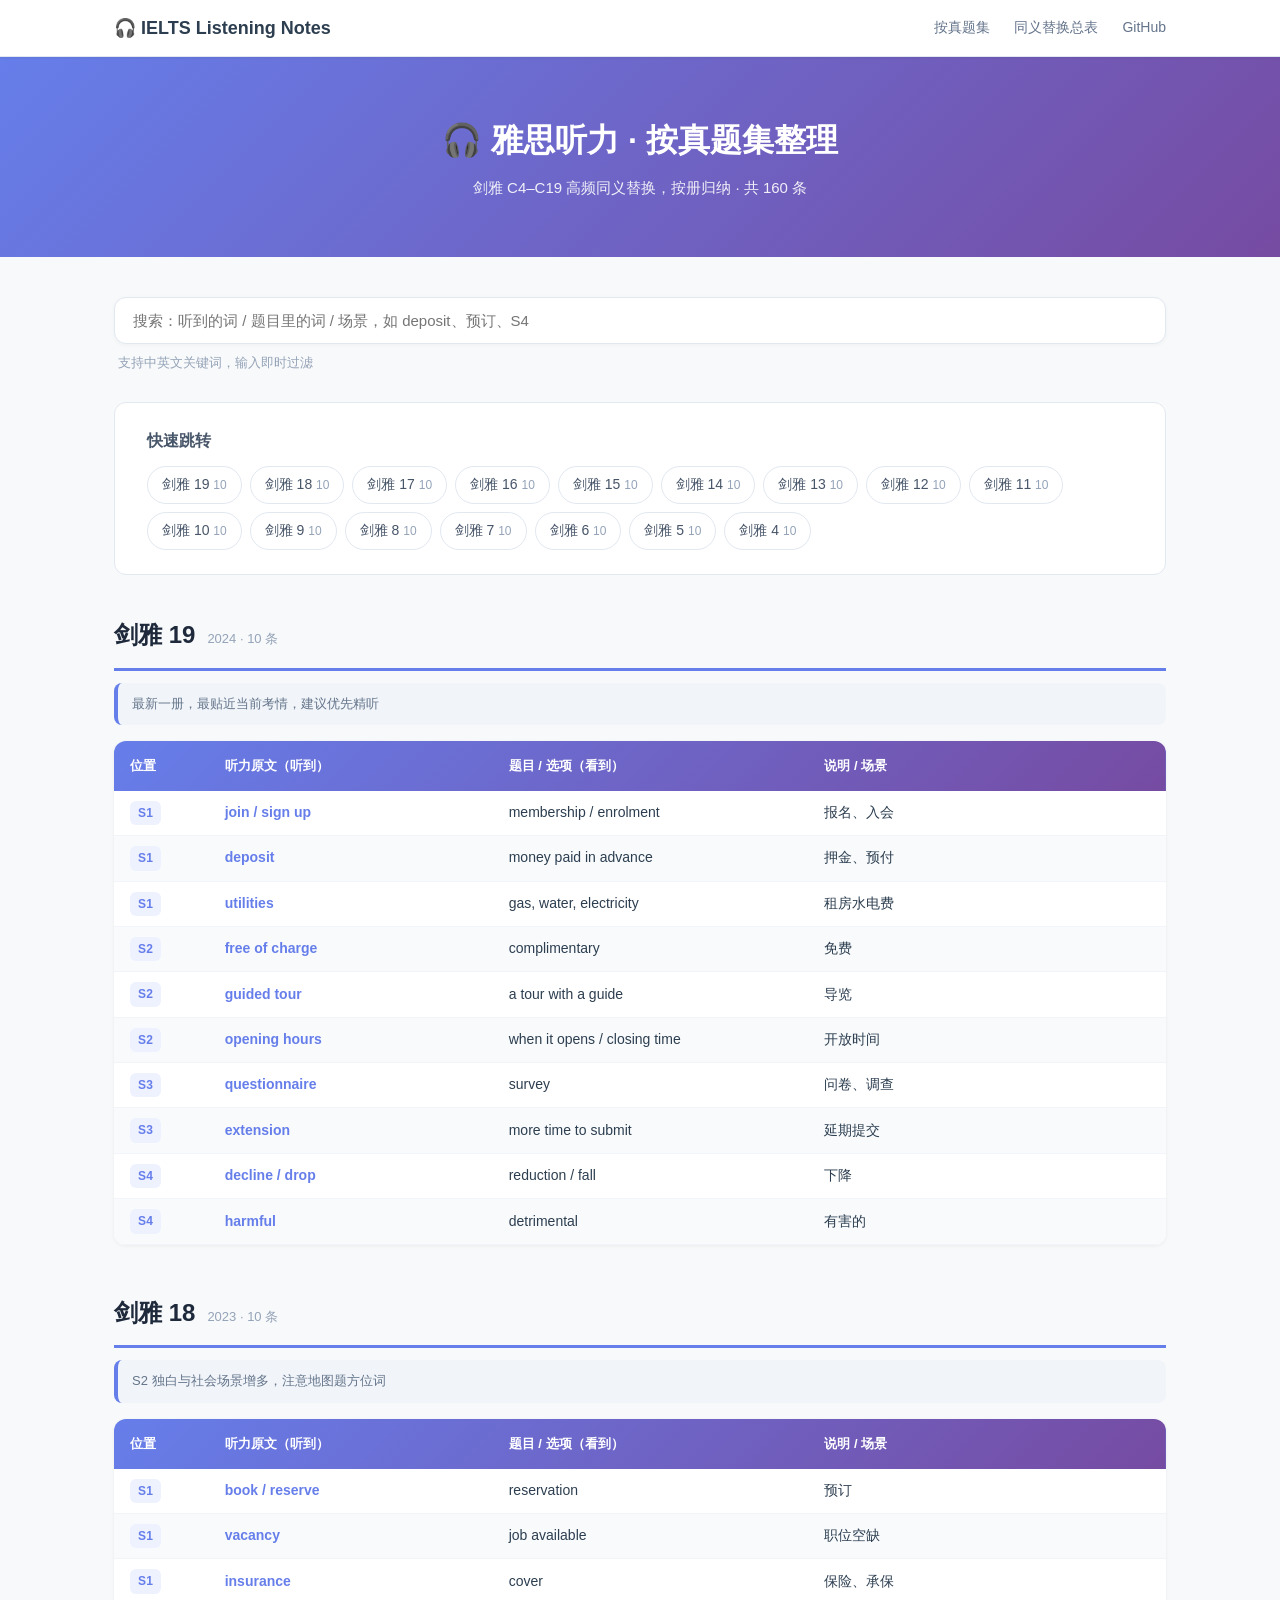
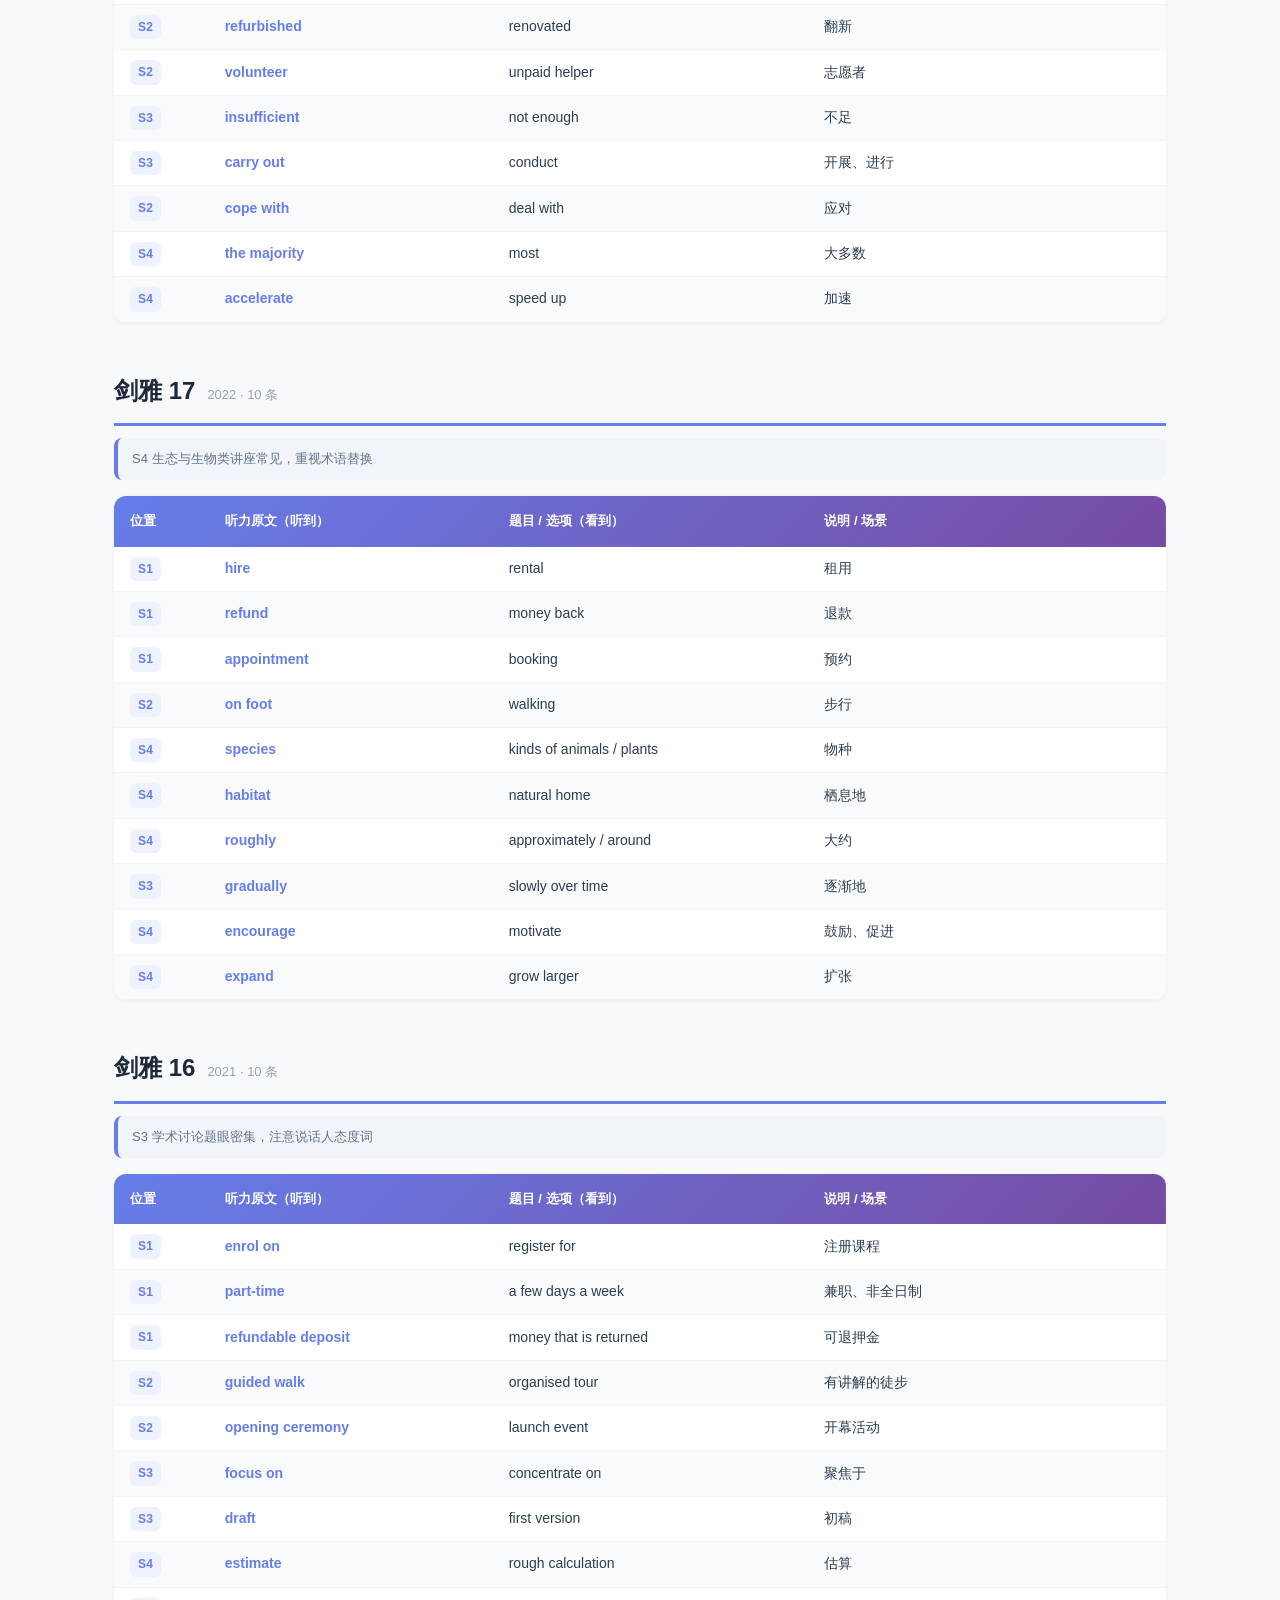
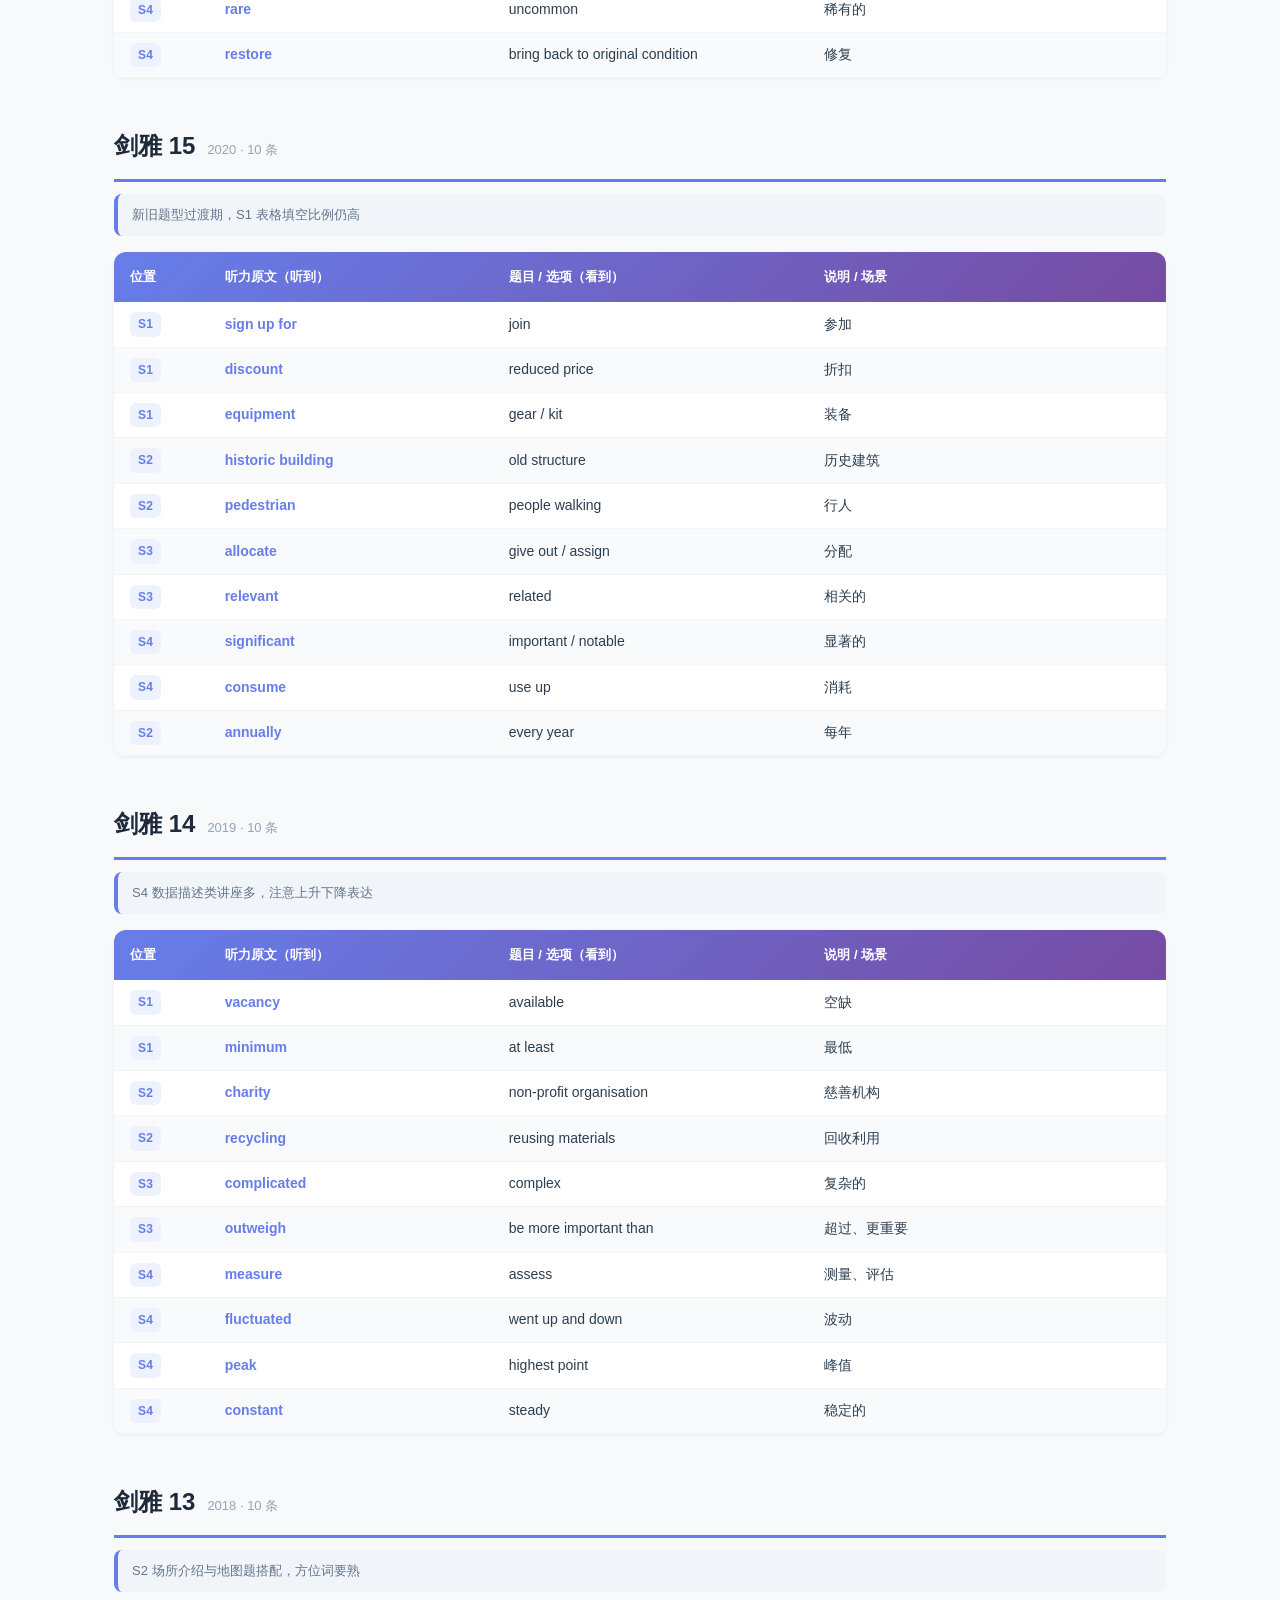
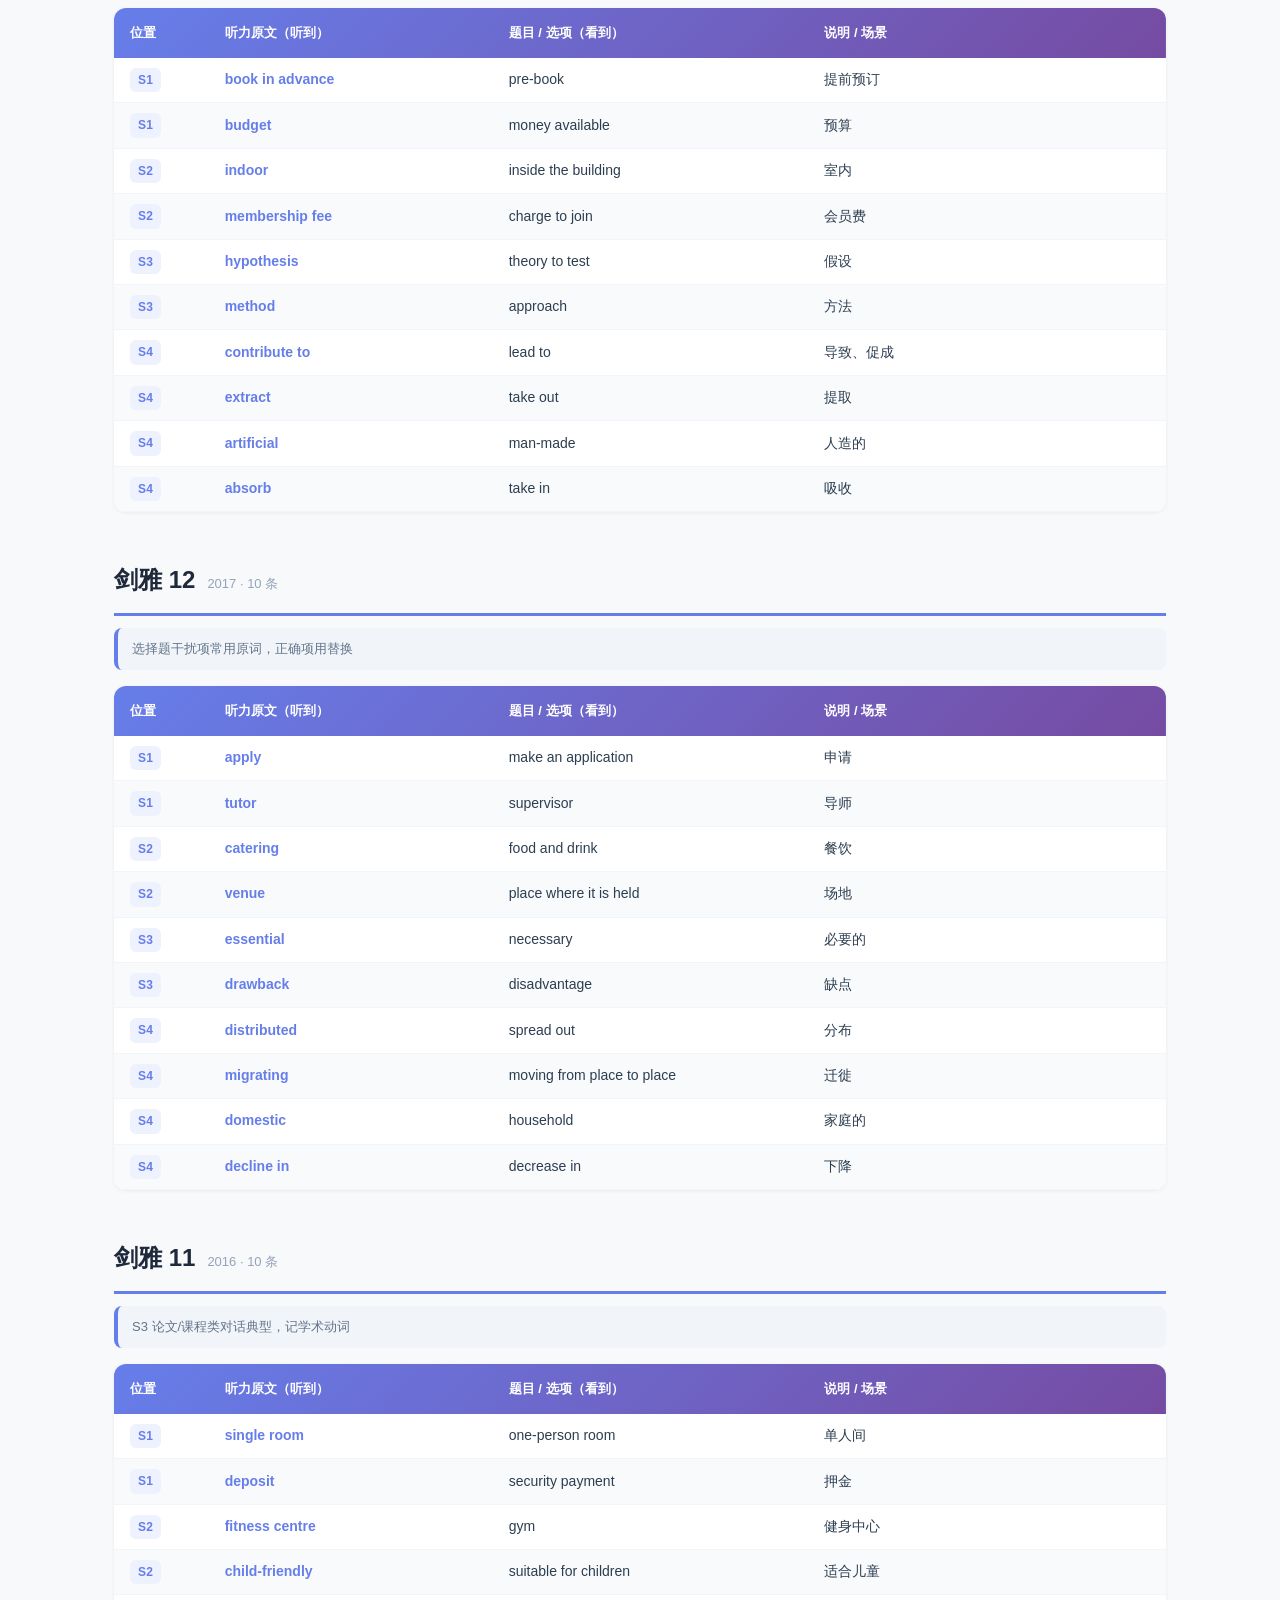
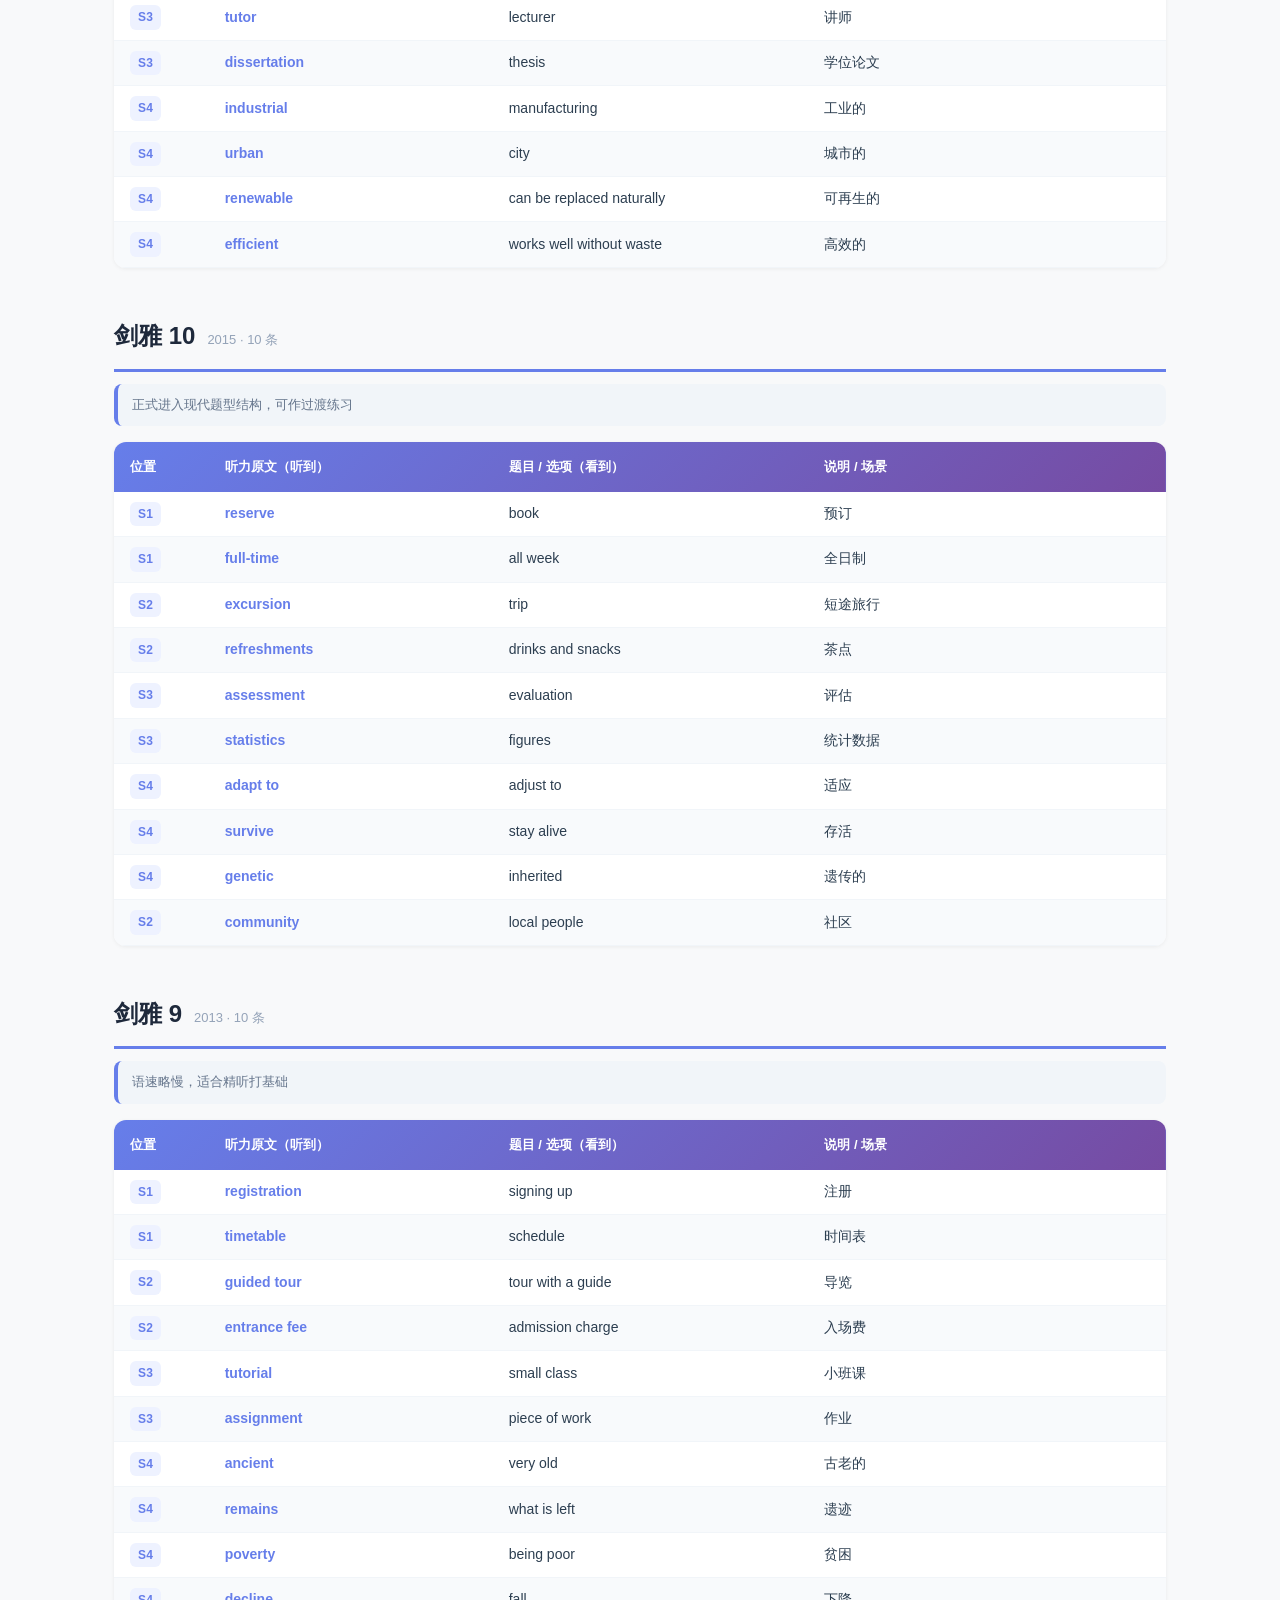
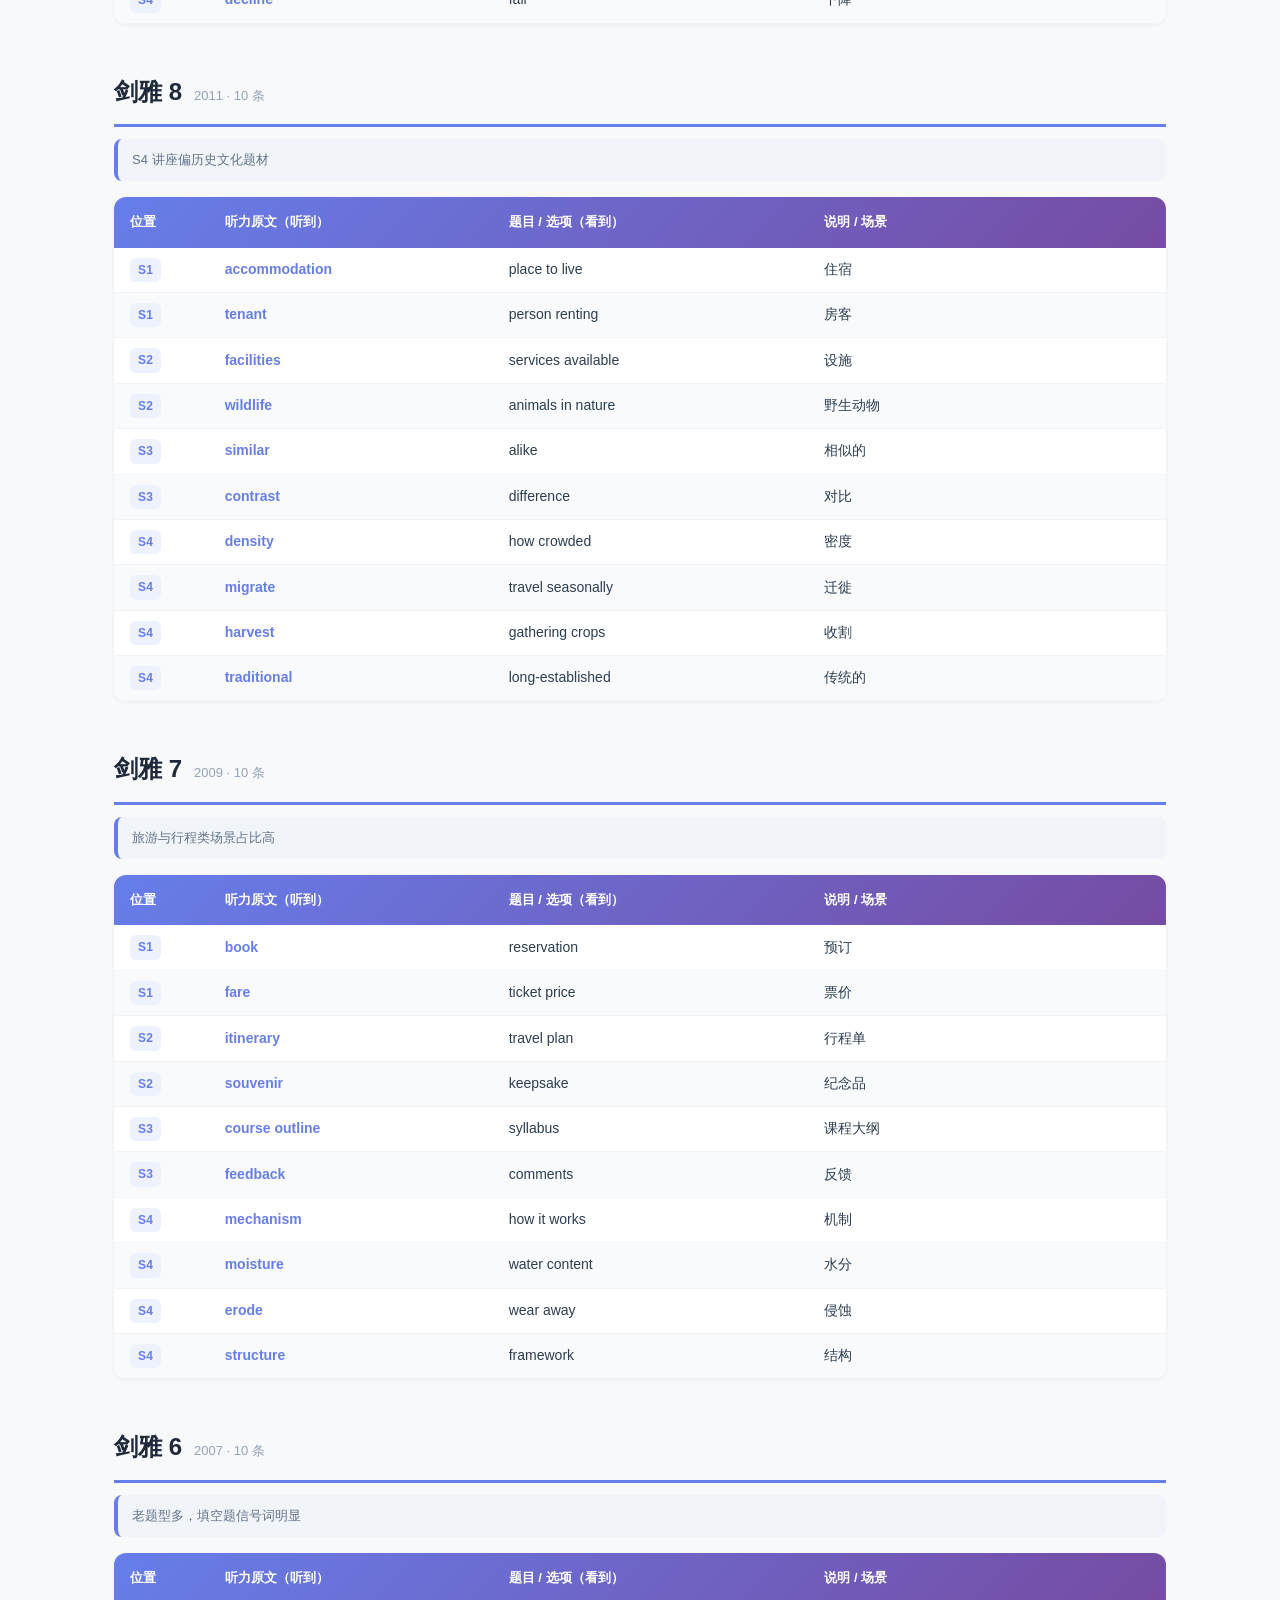
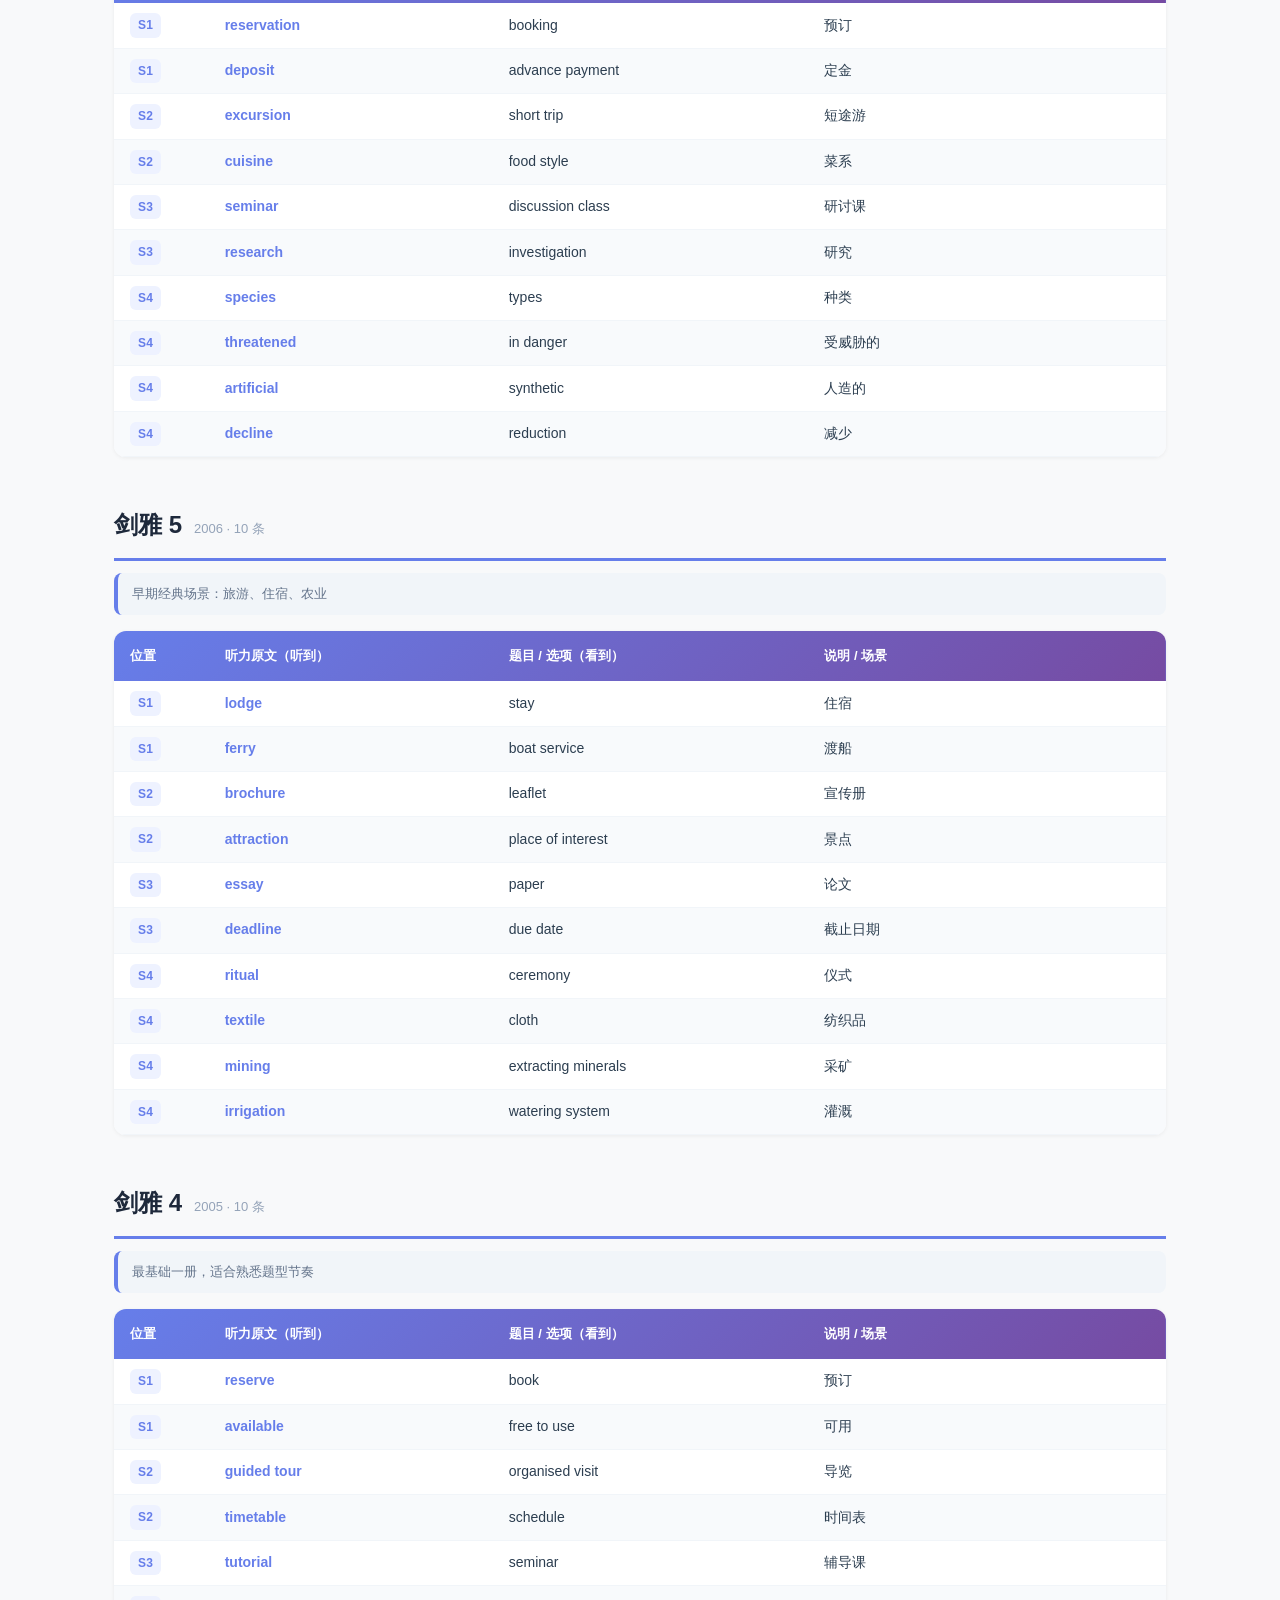
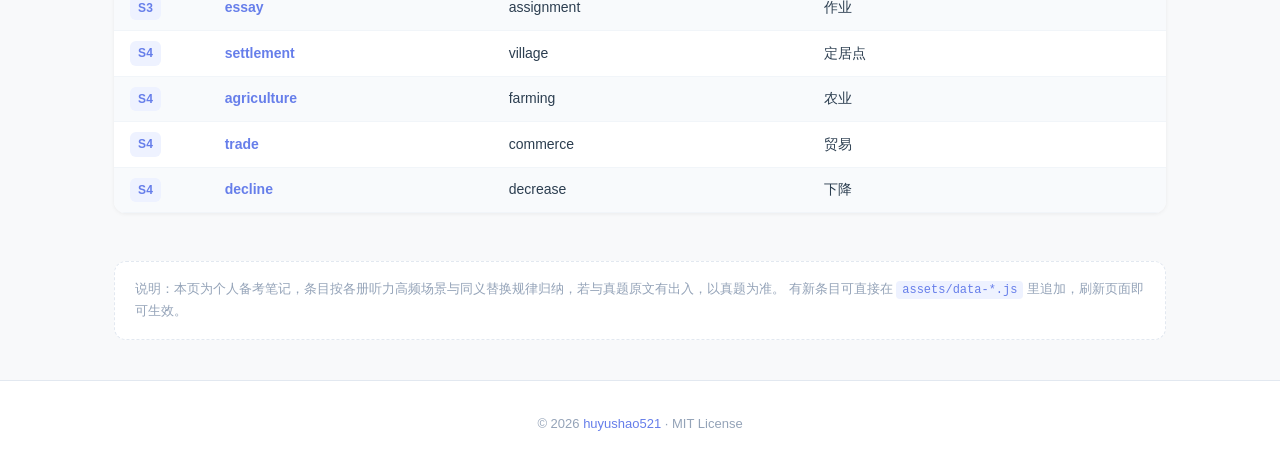
==== commit d015ab63: "Restructure homepage by Cambridge book (C4-C19) with search; keep old vocab page as vocabulary.html" ====
--- a/index.html
+++ b/index.html
@@ -3,8 +3,8 @@
 <head>
     <meta charset="UTF-8">
     <meta name="viewport" content="width=device-width, initial-scale=1.0">
-    <title>雅思听力笔记 · 同义替换词汇</title>
-    <meta name="description" content="雅思听力同义替换词汇，按高频/中频/低频分类总结">
+    <title>雅思听力笔记 · 按真题集整理</title>
+    <meta name="description" content="按剑桥雅思真题集（C4–C19）整理的听力高频同义替换，支持关键词搜索">
     <link rel="stylesheet" href="assets/style.css">
     <link rel="icon" href="data:image/svg+xml,<svg xmlns='http://www.w3.org/2000/svg' viewBox='0 0 100 100'><text y='.9em' font-size='90'>🎧</text></svg>">
 </head>
@@ -13,423 +13,105 @@
         <div class="nav-inner">
             <a href="index.html" class="brand">🎧 IELTS Listening Notes</a>
             <div class="nav-links">
-                <a href="index.html">同义替换</a>
+                <a href="index.html">按真题集</a>
+                <a href="vocabulary.html">同义替换总表</a>
                 <a href="https://github.com/huyushao521/ielts-listening">GitHub</a>
             </div>
         </div>
     </nav>
 
     <header class="page-header">
-        <h1>🎧 雅思听力 · 同义替换词汇</h1>
-        <p>按高频 / 中频 / 低频分类整理，覆盖剑雅真题高频考点</p>
+        <h1>🎧 雅思听力 · 按真题集整理</h1>
+        <p>剑雅 C4–C19 高频同义替换，按册归纳 · 共 <span id="total">0</span> 条</p>
     </header>
 
     <main class="content">
 
-        <!-- 导航 -->
+        <div class="search-wrap">
+            <input id="q" class="search-box" type="search" autocomplete="off"
+                   placeholder="搜索：听到的词 / 题目里的词 / 场景，如 deposit、预订、S4">
+            <p class="search-hint" id="hint">支持中英文关键词，输入即时过滤</p>
+        </div>
+
         <nav class="toc">
-            <h3>目录</h3>
-            <ul>
-                <li><a href="#high">🔥 高频同义替换（必背）</a></li>
-                <li><a href="#medium">📌 中频同义替换（重点）</a></li>
-                <li><a href="#low">📖 低频同义替换（加分）</a></li>
-                <li><a href="#tips">💡 听力同义替换技巧</a></li>
-            </ul>
+            <h3>快速跳转</h3>
+            <div class="chip-row" id="toc"></div>
         </nav>
 
-        <!-- 高频 -->
-        <section id="high">
-            <h2>🔥 高频同义替换（必背）</h2>
-            <p class="section-intro">这些替换几乎每场考试都会出现，是听力填空题和选择题的核心考点。务必烂熟于心。</p>
+        <div id="app"></div>
 
-            <table class="vocab-table">
-                <thead>
-                    <tr><th style="width:25%">听力原文（听到）</th><th style="width:25%">题目/选项（看到）</th><th>说明 / 场景</th></tr>
-                </thead>
-                <tbody>
-                    <tr><td><b>sign up / register / enrol</b></td><td>enrolment / registration</td><td>报名、注册场景（高频）</td></tr>
-                    <tr><td><b>book / reserve / make a reservation</b></td><td>booking / reservation</td><td>预订（酒店、票务）</td></tr>
-                    <tr><td><b>charge / fee / cost / price</b></td><td>expense / payment / tuition</td><td>费用相关</td></tr>
-                    <tr><td><b>free of charge / no cost</b></td><td>complimentary / free</td><td>免费</td></tr>
-                    <tr><td><b>cut down / reduce / lower</b></td><td>decrease / drop / minimise</td><td>减少、降低</td></tr>
-                    <tr><td><b>increase / rise / go up / grow</b></td><td>climb / surge / soar</td><td>增加、上升</td></tr>
-                    <tr><td><b>change / alter / modify</b></td><td>adjust / amend / revise</td><td>修改、更改</td></tr>
-                    <tr><td><b>choose / pick / select</b></td><td>opt for / decide on</td><td>选择</td></tr>
-                    <tr><td><b>give / provide / offer / supply</b></td><td>deliver / furnish / present</td><td>提供</td></tr>
-                    <tr><td><b>need / require</b></td><td>necessary / demand / essential</td><td>需要</td></tr>
-                    <tr><td><b>problem / issue / trouble</b></td><td>difficulty / challenge / drawback</td><td>问题</td></tr>
-                    <tr><td><b>solve / fix / deal with</b></td><td>resolve / address / tackle / handle</td><td>解决</td></tr>
-                    <tr><td><b>important / significant / vital</b></td><td>crucial / essential / key</td><td>重要的</td></tr>
-                    <tr><td><b>big / large / huge</b></td><td>enormous / massive / substantial</td><td>大的</td></tr>
-                    <tr><td><b>small / little / tiny</b></td><td>minor / minimal / negligible</td><td>小的</td></tr>
-                    <tr><td><b>show / display / present</b></td><td>demonstrate / exhibit / illustrate</td><td>展示</td></tr>
-                    <tr><td><b>use / utilise / apply</b></td><td>employ / make use of</td><td>使用</td></tr>
-                    <tr><td><b>stop / quit / cease</b></td><td>halt / terminate / discontinue</td><td>停止</td></tr>
-                    <tr><td><b>start / begin / commence</b></td><td>launch / initiate / set up</td><td>开始</td></tr>
-                    <tr><td><b>help / assist / support</b></td><td>aid / facilitate / back up</td><td>帮助</td></tr>
-                    <tr><td><b>job / work / occupation</b></td><td>profession / career / employment</td><td>工作</td></tr>
-                    <tr><td><b>money / cash / funds</b></td><td>budget / finance / capital</td><td>钱</td></tr>
-                    <tr><td><b>place / location / spot</b></td><td>site / venue / area</td><td>地点</td></tr>
-                    <tr><td><b>time / period / moment</b></td><td>duration / phase / stage</td><td>时间</td></tr>
-                    <tr><td><b>old / ancient / aged</b></td><td>outdated / traditional / historic</td><td>老的、旧的</td></tr>
-                    <tr><td><b>new / fresh / recent</b></td><td>modern / latest / current</td><td>新的</td></tr>
-                    <tr><td><b>difficult / hard / tough</b></td><td>challenging / demanding / complex</td><td>困难的</td></tr>
-                    <tr><td><b>easy / simple</b></td><td>straightforward / uncomplicated</td><td>简单的</td></tr>
-                    <tr><td><b>fast / quick / rapid</b></td><td>swift / speedy / prompt</td><td>快的</td></tr>
-                    <tr><td><b>slow</b></td><td>gradual / leisurely</td><td>慢的</td></tr>
-                    <tr><td><b>correct / right</b></td><td>accurate / precise / exact</td><td>正确的</td></tr>
-                    <tr><td><b>wrong / incorrect</b></td><td>inaccurate / mistaken / false</td><td>错误的</td></tr>
-                    <tr><td><b>danger / risk / threat</b></td><td>hazard / peril / jeopardy</td><td>危险</td></tr>
-                    <tr><td><b>safe / secure</b></td><td>protected / guarded</td><td>安全的</td></tr>
-                    <tr><td><b>happy / pleased / glad</b></td><td>delighted / satisfied / content</td><td>高兴的</td></tr>
-                    <tr><td><b>sad / unhappy</b></td><td>depressed / upset / miserable</td><td>悲伤的</td></tr>
-                    <tr><td><b>tired / exhausted</b></td><td>worn out / fatigued / drained</td><td>疲惫的</td></tr>
-                    <tr><td><b>enjoy / like / love</b></td><td>appreciate / be fond of / prefer</td><td>喜欢</td></tr>
-                    <tr><td><b>dislike / hate</b></td><td>detest / loathe / be averse to</td><td>不喜欢</td></tr>
-                    <tr><td><b>agree / consent / approve</b></td><td>accept / comply / go along with</td><td>同意</td></tr>
-                    <tr><td><b>disagree / object</b></td><td>oppose / reject / turn down</td><td>不同意</td></tr>
-                    <tr><td><b>remember / recall</b></td><td>memorise / recollect / retain</td><td>记住</td></tr>
-                    <tr><td><b>forget</b></td><td>fail to remember / overlook</td><td>忘记</td></tr>
-                    <tr><td><b>look for / search / seek</b></td><td>hunt for / explore / investigate</td><td>寻找</td></tr>
-                    <tr><td><b>find / discover</b></td><td>locate / uncover / detect</td><td>找到</td></tr>
-                    <tr><td><b>buy / purchase</b></td><td>acquire / obtain / procure</td><td>买</td></tr>
-                    <tr><td><b>sell</b></td><td>vend / trade / market</td><td>卖</td></tr>
-                    <tr><td><b>keep / hold / retain</b></td><td>preserve / maintain / store</td><td>保留</td></tr>
-                    <tr><td><b>make / produce / create</b></td><td>manufacture / generate / construct</td><td>制造</td></tr>
-                    <tr><td><b>break / damage / destroy</b></td><td>ruin / wreck / demolish</td><td>破坏</td></tr>
-                    <tr><td><b>fix / repair / mend</b></td><td>restore / refurbish / renovate</td><td>修复</td></tr>
-                    <tr><td><b>move / relocate / transfer</b></td><td>shift / transport / convey</td><td>移动</td></tr>
-                    <tr><td><b>arrive / reach / get to</b></td><td>land at / approach</td><td>到达</td></tr>
-                    <tr><td><b>leave / depart / go away</b></td><td>exit / set off / withdraw</td><td>离开</td></tr>
-                    <tr><td><b>pay / spend</b></td><td>invest / contribute / expend</td><td>付款</td></tr>
-                    <tr><td><b>save / keep / store</b></td><td>preserve / conserve / hoard</td><td>保存</td></tr>
-                    <tr><td><b>wait</b></td><td>hold on / delay / linger</td><td>等待</td></tr>
-                    <tr><td><b>understand / know / realise</b></td><td>comprehend / grasp / perceive</td><td>理解</td></tr>
-                    <tr><td><b>explain / describe</b></td><td>clarify / elaborate / illustrate</td><td>解释</td></tr>
-                    <tr><td><b>ask / question</b></td><td>inquire / query / request</td><td>询问</td></tr>
-                    <tr><td><b>answer / reply</b></td><td>respond / address / return</td><td>回答</td></tr>
-                    <tr><td><b>arrange / organise / plan</b></td><td>schedule / coordinate / set up</td><td>安排</td></tr>
-                    <tr><td><b>cancel / call off</b></td><td>abandon / scrap / withdraw</td><td>取消</td></tr>
-                    <tr><td><b>delay / postpone / put off</b></td><td>defer / suspend / reschedule</td><td>推迟</td></tr>
-                    <tr><td><b>limit / restrict / control</b></td><td>constrain / regulate / cap</td><td>限制</td></tr>
-                    <tr><td><b>allow / permit / let</b></td><td>authorise / enable / grant</td><td>允许</td></tr>
-                    <tr><td><b>refuse / reject / decline</b></td><td>deny / dismiss / turn down</td><td>拒绝</td></tr>
-                    <tr><td><b>expect / anticipate / predict</b></td><td>foresee / forecast / await</td><td>预期</td></tr>
-                    <tr><td><b>suggest / advise / recommend</b></td><td>propose / advocate / urge</td><td>建议</td></tr>
-                    <tr><td><b>decide / determine / choose</b></td><td>resolve / conclude / settle</td><td>决定</td></tr>
-                    <tr><td><b>prepare / get ready</b></td><td>arrange / set up / equip</td><td>准备</td></tr>
-                    <tr><td><b>check / examine / inspect</b></td><td>verify / review / test</td><td>检查</td></tr>
-                    <tr><td><b>meet / encounter / see</b></td><td>gather / assemble / convene</td><td>见面、集合</td></tr>
-                    <tr><td><b>open / unlock</b></td><td>accessible / unblock</td><td>打开</td></tr>
-                    <tr><td><b>close / shut</b></td><td>seal / block / shut down</td><td>关闭</td></tr>
-                    <tr><td><b>connect / link / join</b></td><td>attach / associate / combine</td><td>连接</td></tr>
-                    <tr><td><b>separate / divide / split</b></td><td>part / detach / partition</td><td>分开</td></tr>
-                    <tr><td><b>include / contain / involve</b></td><td>comprise / consist of / incorporate</td><td>包含</td></tr>
-                    <tr><td><b>exclude / leave out</b></td><td>omit / eliminate / remove</td><td>排除</td></tr>
-                    <tr><td><b>improve / better / enhance</b></td><td>upgrade / refine / optimise</td><td>改善</td></tr>
-                    <tr><td><b>worsen / deteriorate</b></td><td>decline / degrade / regress</td><td>恶化</td></tr>
-                    <tr><td><b>reach a target / achieve</b></td><td>accomplish / attain / fulfil</td><td>达成</td></tr>
-                    <tr><td><b>fail / not succeed</b></td><td>fall short / miss the mark</td><td>失败</td></tr>
-                    <tr><td><b>realise / notice / spot</b></td><td>observe / detect / become aware</td><td>注意到</td></tr>
-                    <tr><td><b>ignore / overlook / miss</b></td><td>neglect / disregard / bypass</td><td>忽略</td></tr>
-                    <tr><td><b>confirm / make sure</b></td><td>verify / validate / assure</td><td>确认</td></tr>
-                    <tr><td><b>different / various</b></td><td>diverse / distinct / varied</td><td>不同的</td></tr>
-                    <tr><td><b>same / identical / equal</b></td><td>uniform / consistent / matching</td><td>相同的</td></tr>
-                    <tr><td><b>enough / sufficient / adequate</b></td><td>ample / plentiful / abundant</td><td>足够的</td></tr>
-                    <tr><td><b>not enough / lacking</b></td><td>insufficient / deficient / scarce</td><td>不足的</td></tr>
-                    <tr><td><b>cheap / inexpensive / low-cost</b></td><td>affordable / economical / budget</td><td>便宜的</td></tr>
-                    <tr><td><b>expensive / costly</b></td><td>pricey / dear / premium</td><td>贵的</td></tr>
-                    <tr><td><b>common / usual / normal</b></td><td>typical / ordinary / standard</td><td>常见的</td></tr>
-                    <tr><td><b>rare / uncommon</b></td><td>scarce / infrequent / unusual</td><td>罕见的</td></tr>
-                    <tr><td><b>clear / obvious</b></td><td>evident / apparent / transparent</td><td>清晰的</td></tr>
-                    <tr><td><b>unclear / confusing</b></td><td>vague / ambiguous / obscure</td><td>模糊的</td></tr>
-                    <tr><td><b>full / complete</b></td><td>entire / whole / comprehensive</td><td>完整的</td></tr>
-                    <tr><td><b>empty / blank</b></td><td>vacant / void / unoccupied</td><td>空的</td></tr>
-                    <tr><td><b>strong / powerful</b></td><td>robust / sturdy / intense</td><td>强的</td></tr>
-                    <tr><td><b>weak / fragile</b></td><td>feeble / vulnerable / delicate</td><td>弱的</td></tr>
-                    <tr><td><b>available / ready</b></td><td>accessible / on hand / obtainable</td><td>可用的</td></tr>
-                    <tr><td><b>unavailable / out of stock</b></td><td>not in stock / sold out</td><td>不可用的</td></tr>
-                    <tr><td><b>compulsory / required / mandatory</b></td><td>obligatory / must / essential</td><td>必须的</td></tr>
-                    <tr><td><b>optional / voluntary</b></td><td>elective / non-compulsory</td><td>可选的</td></tr>
-                    <tr><td><b>in advance / beforehand</b></td><td>prior / ahead of time / early</td><td>提前</td></tr>
-                    <tr><td><b>on time / punctual</b></td><td>prompt / timely / schedule</td><td>准时</td></tr>
-                    <tr><td><b>late / delayed</b></td><td>tardy / overdue / behind schedule</td><td>迟到</td></tr>
-                    <tr><td><b>at least / minimum</b></td><td>no less than / bare minimum</td><td>至少</td></tr>
-                    <tr><td><b>at most / maximum</b></td><td>no more than / upper limit</td><td>至多</td></tr>
-                    <tr><td><b>approximately / about / around</b></td><td>roughly / nearly / close to</td><td>大约</td></tr>
-                    <tr><td><b>exactly / precisely</b></td><td>accurately / spot on</td><td>精确地</td></tr>
-                    <tr><td><b>currently / now / at present</b></td><td>at the moment / nowadays</td><td>目前</td></tr>
-                    <tr><td><b>previously / before</b></td><td>formerly / earlier / prior</td><td>以前</td></tr>
-                    <tr><td><b>in the future / later</b></td><td>subsequently / eventually / upcoming</td><td>将来</td></tr>
-                    <tr><td><b>suddenly / unexpectedly</b></td><td>abruptly / without warning</td><td>突然</td></tr>
-                    <tr><td><b>gradually / slowly</b></td><td>step by step / progressively</td><td>逐渐</td></tr>
-                    <tr><td><b>temporarily / for now</b></td><td>briefly / for the time being</td><td>暂时</td></tr>
-                    <tr><td><b>permanently / forever</b></td><td>for good / indefinitely</td><td>永久</td></tr>
-                    <tr><td><b>near / close to</b></td><td>adjacent to / next to / by</td><td>靠近</td></tr>
-                    <tr><td><b>far / distant</b></td><td>remote / far away</td><td>远</td></tr>
-                    <tr><td><b>inside / within</b></td><td>indoors / interior</td><td>里面</td></tr>
-                    <tr><td><b>outside / out</b></td><td>outdoors / exterior</td><td>外面</td></tr>
-                    <tr><td><b>above / over / higher than</b></td><td>beyond / atop</td><td>上方</td></tr>
-                    <tr><td><b>below / under / lower than</b></td><td>beneath / underneath</td><td>下方</td></tr>
-                    <tr><td><b>beside / next to</b></td><td>alongside / adjacent to / by</td><td>旁边</td></tr>
-                    <tr><td><b>between / among</b></td><td>amidst / in the middle of</td><td>之间</td></tr>
-                    <tr><td><b>opposite / across from</b></td><td>facing / fronting</td><td>对面</td></tr>
-                    <tr><td><b>behind / at the back</b></td><td>after / in the rear of</td><td>后面</td></tr>
-                    <tr><td><b>in front of / ahead</b></td><td>before / leading</td><td>前面</td></tr>
-                </tbody>
-            </table>
-        </section>
-
-        <!-- 中频 -->
-        <section id="medium">
-            <h2>📌 中频同义替换（重点）</h2>
-            <p class="section-intro">这些替换在剑雅真题中反复出现，尤其在 Section 3 和 Section 4 的学术场景中常见。建议重点记忆。</p>
-
-            <table class="vocab-table">
-                <thead>
-                    <tr><th style="width:25%">听力原文（听到）</th><th style="width:25%">题目/选项（看到）</th><th>说明 / 场景</th></tr>
-                </thead>
-                <tbody>
-                    <tr><td><b>investigate / look into</b></td><td>examine / explore / research</td><td>调查（学术场景）</td></tr>
-                    <tr><td><b>collect / gather</b></td><td>accumulate / assemble / compile</td><td>收集（数据）</td></tr>
-                    <tr><td><b>analyse / study</b></td><td>evaluate / assess / examine</td><td>分析</td></tr>
-                    <tr><td><b>result / outcome</b></td><td>consequence / finding / conclusion</td><td>结果</td></tr>
-                    <tr><td><b>method / way / approach</b></td><td>technique / procedure / strategy</td><td>方法</td></tr>
-                    <tr><td><b>theory / idea / hypothesis</b></td><td>concept / assumption / notion</td><td>理论</td></tr>
-                    <tr><td><b>evidence / proof</b></td><td>data / indication / support</td><td>证据</td></tr>
-                    <tr><td><b>experiment / test / trial</b></td><td>study / investigation</td><td>实验</td></tr>
-                    <tr><td><b>effect / impact / influence</b></td><td>consequence / repercussion</td><td>影响</td></tr>
-                    <tr><td><b>cause / lead to / result in</b></td><td>bring about / trigger / generate</td><td>导致</td></tr>
-                    <tr><td><b>source / origin</b></td><td>starting point / root / beginning</td><td>来源</td></tr>
-                    <tr><td><b>factor / element / aspect</b></td><td>component / variable / dimension</td><td>因素</td></tr>
-                    <tr><td><b>function / role / purpose</b></td><td>use / aim / objective</td><td>功能</td></tr>
-                    <tr><td><b>structure / framework</b></td><td>organisation / arrangement / layout</td><td>结构</td></tr>
-                    <tr><td><b>process / procedure</b></td><td>steps / sequence / workflow</td><td>过程</td></tr>
-                    <tr><td><b>system / network</b></td><td>framework / setup / mechanism</td><td>系统</td></tr>
-                    <tr><td><b>advantage / benefit / pro</b></td><td>merit / strength / positive</td><td>优点</td></tr>
-                    <tr><td><b>disadvantage / drawback / con</b></td><td>weakness / flaw / limitation</td><td>缺点</td></tr>
-                    <tr><td><b>feature / characteristic</b></td><td>trait / attribute / quality / property</td><td>特征</td></tr>
-                    <tr><td><b>pattern / trend</b></td><td>tendency / direction / cycle</td><td>模式、趋势</td></tr>
-                    <tr><td><b>quantity / amount / number</b></td><td>volume / total / figure</td><td>数量</td></tr>
-                    <tr><td><b>quality / standard</b></td><td>calibre / grade / level</td><td>质量</td></tr>
-                    <tr><td><b>category / type / kind</b></td><td>class / group / sort</td><td>类别</td></tr>
-                    <tr><td><b>example / instance / case</b></td><td>illustration / sample / specimen</td><td>例子</td></tr>
-                    <tr><td><b>reason / cause / why</b></td><td>justification / grounds / basis</td><td>原因</td></tr>
-                    <tr><td><b>aim / goal / target</b></td><td>objective / purpose / intention</td><td>目标</td></tr>
-                    <tr><td><b>focus / concentrate</b></td><td>centre on / direct attention to</td><td>聚焦</td></tr>
-                    <tr><td><b>summarise / conclude</b></td><td>wrap up / recap / finalise</td><td>总结</td></tr>
-                    <tr><td><b>compare / contrast</b></td><td>evaluate against / match up</td><td>比较</td></tr>
-                    <tr><td><b>emphasise / highlight / stress</b></td><td>draw attention to / underline</td><td>强调</td></tr>
-                    <tr><td><b>simplify / make easier</b></td><td>streamline / condense / reduce</td><td>简化</td></tr>
-                    <tr><td><b>complicate / make harder</b></td><td>complexify / elaborate</td><td>复杂化</td></tr>
-                    <tr><td><b>expand / grow / extend</b></td><td>broaden / enlarge / amplify</td><td>扩展</td></tr>
-                    <tr><td><b>shrink / contract / reduce</b></td><td>diminish / decrease / compress</td><td>缩小</td></tr>
-                    <tr><td><b>replace / substitute</b></td><td>swap / exchange / take over</td><td>替换</td></tr>
-                    <tr><td><b>adapt / adjust</b></td><td>modify / accommodate / tailor</td><td>适应</td></tr>
-                    <tr><td><b>adopt / take on</b></td><td>embrace / accept / implement</td><td>采纳</td></tr>
-                    <tr><td><b>reject / refuse / turn down</b></td><td>dismiss / decline / veto</td><td>拒绝</td></tr>
-                    <tr><td><b>support / back / endorse</b></td><td>advocate / champion / uphold</td><td>支持</td></tr>
-                    <tr><td><b>oppose / object / go against</b></td><td>resist / contest / counter</td><td>反对</td></tr>
-                    <tr><td><b>prove / demonstrate / show</b></td><td>verify / confirm / establish</td><td>证明</td></tr>
-                    <tr><td><b>discover / find out</b></td><td>uncover / unearth / detect</td><td>发现</td></tr>
-                    <tr><td><b>publish / release / issue</b></td><td>print / circulate / distribute</td><td>出版</td></tr>
-                    <tr><td><b>update / revise / change</b></td><td>amend / modify / refresh</td><td>更新</td></tr>
-                    <tr><td><b>outdated / old-fashioned</b></td><td>obsolete / archaic / dated</td><td>过时的</td></tr>
-                    <tr><td><b>modern / up-to-date</b></td><td>contemporary / current / latest</td><td>现代的</td></tr>
-                    <tr><td><b>efficient / productive</b></td><td>effective / streamlined / optimised</td><td>高效的</td></tr>
-                    <tr><td><b>inefficient / wasteful</b></td><td>unproductive / sluggish</td><td>低效的</td></tr>
-                    <tr><td><b>reliable / dependable / trustworthy</b></td><td>consistent / stable / credible</td><td>可靠的</td></tr>
-                    <tr><td><b>unreliable / untrustworthy</b></td><td>inconsistent / unstable</td><td>不可靠的</td></tr>
-                    <tr><td><b>suitable / appropriate / fit</b></td><td>proper / fitting / apt</td><td>合适的</td></tr>
-                    <tr><td><b>unsuitable / inappropriate</b></td><td>unfit / improper / wrong</td><td>不合适的</td></tr>
-                    <tr><td><b>available / accessible</b></td><td>obtainable / on hand / ready</td><td>可获得的</td></tr>
-                    <tr><td><b>flexible / adaptable</b></td><td>versatile / adjustable / elastic</td><td>灵活的</td></tr>
-                    <tr><td><b>rigid / strict / firm</b></td><td>inflexible / fixed / stringent</td><td>严格的</td></tr>
-                    <tr><td><b>voluntary / optional</b></td><td>elective / by choice</td><td>自愿的</td></tr>
-                    <tr><td><b>domestic / home / local</b></td><td>internal / national / household</td><td>国内的</td></tr>
-                    <tr><td><b>international / global / worldwide</b></td><td>overseas / foreign / universal</td><td>国际的</td></tr>
-                    <tr><td><b>urban / city</b></td><td>metropolitan / municipal / town</td><td>城市的</td></tr>
-                    <tr><td><b>rural / countryside</b></td><td>agricultural / village / remote</td><td>乡村的</td></tr>
-                    <tr><td><b>public / open</b></td><td>shared / communal / general</td><td>公共的</td></tr>
-                    <tr><td><b>private / personal</b></td><td>confidential / exclusive / own</td><td>私人的</td></tr>
-                    <tr><td><b>formal / official</b></td><td>structured / conventional / proper</td><td>正式的</td></tr>
-                    <tr><td><b>informal / casual</b></td><td>relaxed / unofficial / easy-going</td><td>非正式的</td></tr>
-                    <tr><td><b>artificial / man-made / synthetic</b></td><td>manufactured / fabricated</td><td>人造的</td></tr>
-                    <tr><td><b>natural / organic</b></td><td>raw / unprocessed / native</td><td>天然的</td></tr>
-                    <tr><td><b>renewable / sustainable</b></td><td>reusable / eco-friendly / green</td><td>可再生的</td></tr>
-                    <tr><td><b>disposable / single-use</b></td><td>throwaway / non-reusable</td><td>一次性的</td></tr>
-                    <tr><td><b>contaminate / pollute</b></td><td>taint / infect / spoil</td><td>污染</td></tr>
-                    <tr><td><b>preserve / conserve / protect</b></td><td>safeguard / maintain / defend</td><td>保护</td></tr>
-                    <tr><td><b>destroy / ruin / devastate</b></td><td>demolish / eradicate / wipe out</td><td>破坏</td></tr>
-                    <tr><td><b>prevent / stop / avoid</b></td><td>hinder / obstruct / avert</td><td>阻止</td></tr>
-                    <tr><td><b>encourage / motivate / inspire</b></td><td>stimulate / spur / prompt</td><td>鼓励</td></tr>
-                    <tr><td><b>discourage / deter / prevent</b></td><td>dissuade / inhibit / hinder</td><td>阻碍</td></tr>
-                    <tr><td><b>participate / take part / join</b></td><td>engage / involve / contribute</td><td>参与</td></tr>
-                    <tr><td><b>cooperate / work together</b></td><td>collaborate / team up / coordinate</td><td>合作</td></tr>
-                    <tr><td><b>compete / rival</b></td><td>contend / vie / challenge</td><td>竞争</td></tr>
-                    <tr><td><b>succeed / achieve / accomplish</b></td><td>attain / triumph / realise</td><td>成功</td></tr>
-                    <tr><td><b>improve / enhance / boost</b></td><td>upgrade / elevate / strengthen</td><td>提升</td></tr>
-                    <tr><td><b>maintain / keep / sustain</b></td><td>preserve / uphold / retain</td><td>维持</td></tr>
-                    <tr><td><b>establish / set up / found</b></td><td>create / institute / launch</td><td>建立</td></tr>
-                    <tr><td><b>abolish / cancel / end</b></td><td>eliminate / eradicate / terminate</td><td>废除</td></tr>
-                    <tr><td><b>distribute / hand out / give out</b></td><td>allocate / dispense / deliver</td><td>分发</td></tr>
-                    <tr><td><b>allocate / assign / distribute</b></td><td>designate / apportion / allot</td><td>分配</td></tr>
-                    <tr><td><b>calculate / compute / work out</b></td><td>estimate / figure / determine</td><td>计算</td></tr>
-                    <tr><td><b>measure / weigh / assess</b></td><td>evaluate / gauge / quantify</td><td>测量</td></tr>
-                    <tr><td><b>estimate / guess / approximate</b></td><td>roughly calculate / project</td><td>估计</td></tr>
-                    <tr><td><b>accurate / precise / exact</b></td><td>correct / spot-on / faithful</td><td>准确的</td></tr>
-                    <tr><td><b>vary / differ / change</b></td><td>fluctuate / diverge / alternate</td><td>变化</td></tr>
-                    <tr><td><b>stable / steady / constant</b></td><td>unchanging / consistent / fixed</td><td>稳定的</td></tr>
-                    <tr><td><b>dramatic / significant / major</b></td><td>substantial / considerable / notable</td><td>显著的</td></tr>
-                    <tr><td><b>slight / small / minor</b></td><td>marginal / negligible / minimal</td><td>微小的</td></tr>
-                    <tr><td><b>temporary / short-term</b></td><td>brief / transient / fleeting</td><td>暂时的</td></tr>
-                    <tr><td><b>permanent / long-term / lasting</b></td><td>enduring / perpetual / lifelong</td><td>永久的</td></tr>
-                    <tr><td><b>annual / yearly</b></td><td>per year / once a year</td><td>每年的</td></tr>
-                    <tr><td><b>regular / routine / scheduled</b></td><td>periodic / habitual / customary</td><td>定期的</td></tr>
-                    <tr><td><b>occasional / sometimes</b></td><td>irregular / sporadic / intermittent</td><td>偶尔的</td></tr>
-                    <tr><td><b>frequent / often / regular</b></td><td>recurring / repeated / common</td><td>频繁的</td></tr>
-                    <tr><td><b>rare / seldom / infrequent</b></td><td>scarce / uncommon / unusual</td><td>罕见的</td></tr>
-                </tbody>
-            </table>
-        </section>
-
-        <!-- 低频 -->
-        <section id="low">
-            <h2>📖 低频同义替换（加分）</h2>
-            <p class="section-intro">这些替换出现频率较低，但一旦出现往往决定了能不能拿到难题的分数。掌握了这些可以冲刺高分。</p>
-
-            <table class="vocab-table">
-                <thead>
-                    <tr><th style="width:25%">听力原文（听到）</th><th style="width:25%">题目/选项（看到）</th><th>说明 / 场景</th></tr>
-                </thead>
-                <tbody>
-                    <tr><td><b>administer / manage / run</b></td><td>oversee / supervise / direct</td><td>管理（行政场景）</td></tr>
-                    <tr><td><b>implement / carry out / execute</b></td><td>enforce / apply / operationalise</td><td>实施</td></tr>
-                    <tr><td><b>legitimate / lawful / legal</b></td><td>valid / authorised / rightful</td><td>合法的</td></tr>
-                    <tr><td><b>illegal / unlawful</b></td><td>illicit / unauthorised / prohibited</td><td>非法的</td></tr>
-                    <tr><td><b>comply with / abide by / follow</b></td><td>adhere to / conform to / observe</td><td>遵守</td></tr>
-                    <tr><td><b>violate / breach / break</b></td><td>infringe / contravene / defy</td><td>违反</td></tr>
-                    <tr><td><b>authorize / permit / approve</b></td><td>sanction / endorse / warrant</td><td>授权</td></tr>
-                    <tr><td><b>prohibit / ban / forbid</b></td><td>outlaw / restrict / bar</td><td>禁止</td></tr>
-                    <tr><td><b>negotiate / bargain</b></td><td>mediate / discuss / arrange</td><td>谈判</td></tr>
-                    <tr><td><b>compromise / give in</b></td><td>concede / yield / settle</td><td>妥协</td></tr>
-                    <tr><td><b>acknowledge / admit / recognise</b></td><td>confess / concede / grant</td><td>承认</td></tr>
-                    <tr><td><b>deny / disclaim</b></td><td>repudiate / refute / disavow</td><td>否认</td></tr>
-                    <tr><td><b>justify / defend / rationalise</b></td><td>vindicate / support / explain</td><td>辩护</td></tr>
-                    <tr><td><b>accuse / blame / charge</b></td><td>indict / implicate / point finger</td><td>指控</td></tr>
-                    <tr><td><b>testify / give evidence</b></td><td>bear witness / attest / state</td><td>作证</td></tr>
-                    <tr><td><b>verify / confirm / validate</b></td><td>authenticate / corroborate / substantiate</td><td>验证</td></tr>
-                    <tr><td><b>contradict / disagree / clash</b></td><td>counter / oppose / conflict</td><td>矛盾</td></tr>
-                    <tr><td><b>consistent / coherent / compatible</b></td><td>aligned / in agreement / uniform</td><td>一致的</td></tr>
-                    <tr><td><b>inconsistent / contradictory</b></td><td>conflicting / at odds / discordant</td><td>不一致的</td></tr>
-                    <tr><td><b>relevant / related / pertinent</b></td><td>applicable / germane / connected</td><td>相关的</td></tr>
-                    <tr><td><b>irrelevant / unrelated</b></td><td>unconnected / extraneous / off-topic</td><td>无关的</td></tr>
-                    <tr><td><b>adequate / sufficient / ample</b></td><td>enough / plentiful / satisfactory</td><td>充足的</td></tr>
-                    <tr><td><b>inadequate / insufficient</b></td><td>deficient / lacking / wanting</td><td>不足的</td></tr>
-                    <tr><td><b>surplus / extra / excess</b></td><td>additional / leftover / superfluous</td><td>剩余的</td></tr>
-                    <tr><td><b>deficit / shortage / lack</b></td><td>shortfall / scarcity / dearth</td><td>短缺</td></tr>
-                    <tr><td><b>predominant / main / principal</b></td><td>primary / chief / leading</td><td>主要的</td></tr>
-                    <tr><td><b>secondary / minor / lesser</b></td><td>subordinate / auxiliary / subsidiary</td><td>次要的</td></tr>
-                    <tr><td><b>innovative / novel / pioneering</b></td><td>groundbreaking / inventive / original</td><td>创新的</td></tr>
-                    <tr><td><b>conventional / traditional / standard</b></td><td>customary / established / orthodox</td><td>传统的</td></tr>
-                    <tr><td><b>controversial / debatable</b></td><td>disputed / contentious / polarising</td><td>有争议的</td></tr>
-                    <tr><td><b>unanimous / agreed / shared</b></td><td>concerted / collective / consensual</td><td>一致的</td></tr>
-                    <tr><td><b>ambiguous / vague / unclear</b></td><td>equivocal / indistinct / hazy</td><td>模糊的</td></tr>
-                    <tr><td><b>explicit / clear / direct</b></td><td>unequivocal / straightforward / plain</td><td>明确的</td></tr>
-                    <tr><td><b>implicit / implied / indirect</b></td><td>tacit / unspoken / hinted</td><td>含蓄的</td></tr>
-                    <tr><td><b>comprehensive / thorough / complete</b></td><td>exhaustive / extensive / all-inclusive</td><td>全面的</td></tr>
-                    <tr><td><b>partial / incomplete</b></td><td>fragmentary / piecemeal / limited</td><td>部分的</td></tr>
-                    <tr><td><b>arbitrary / random</b></td><td>capricious / haphazard / erratic</td><td>任意的</td></tr>
-                    <tr><td><b>systematic / methodical</b></td><td>organised / structured / ordered</td><td>系统的</td></tr>
-                    <tr><td><b>spontaneous / impulsive</b></td><td>unplanned / instinctive / voluntary</td><td>自发的</td></tr>
-                    <tr><td><b>deliberate / intentional / planned</b></td><td>purposeful / calculated / premeditated</td><td>故意的</td></tr>
-                    <tr><td><b>inevitable / unavoidable</b></td><td>inescapable / certain / destined</td><td>不可避免的</td></tr>
-                    <tr><td><b>preventable / avoidable</b></td><td>avertible / controllable</td><td>可避免的</td></tr>
-                    <tr><td><b>feasible / viable / practical</b></td><td>achievable / workable / realistic</td><td>可行的</td></tr>
-                    <tr><td><b>unfeasible / impractical</b></td><td>unviable / unrealistic / unworkable</td><td>不可行的</td></tr>
-                    <tr><td><b>prevalent / widespread / common</b></td><td>rampant / ubiquitous / pervasive</td><td>普遍的</td></tr>
-                    <tr><td><b>scarce / rare / limited</b></td><td>sparse / infrequent / scant</td><td>稀少的</td></tr>
-                    <tr><td><b>deteriorate / worsen / decline</b></td><td>degrade / regress / degenerate</td><td>恶化</td></tr>
-                    <tr><td><b>flourish / thrive / prosper</b></td><td>boom / burgeon / succeed</td><td>繁荣</td></tr>
-                    <tr><td><b>stagnant / static / inactive</b></td><td>dormant / idle / motionless</td><td>停滞的</td></tr>
-                    <tr><td><b>dynamic / active / energetic</b></td><td>vibrant / lively / vigorous</td><td>动态的</td></tr>
-                    <tr><td><b>subsequent / following / later</b></td><td>ensuing / succeeding / next</td><td>随后的</td></tr>
-                    <tr><td><b>prior / previous / earlier</b></td><td>preceding / former / past</td><td>先前的</td></tr>
-                    <tr><td><b>simultaneous / concurrent</b></td><td>synchronous / coincident / at the same time</td><td>同时的</td></tr>
-                    <tr><td><b>consecutive / successive / back-to-back</b></td><td>sequential / uninterrupted / in a row</td><td>连续的</td></tr>
-                    <tr><td><b>intermittent / sporadic / occasional</b></td><td>irregular / on-and-off / broken</td><td>间歇的</td></tr>
-                    <tr><td><b>prompt / immediate / instant</b></td><td>swift / speedy / quick</td><td>及时的</td></tr>
-                    <tr><td><b>delayed / postponed / deferred</b></td><td>late / tardy / held up</td><td>延迟的</td></tr>
-                    <tr><td><b>diligent / hardworking</b></td><td>industrious / assiduous / tireless</td><td>勤奋的</td></tr>
-                    <tr><td><b>lazy / idle / inactive</b></td><td>indolent / sluggish / slothful</td><td>懒惰的</td></tr>
-                    <tr><td><b>ambitious / driven</b></td><td>motivated / aspiring / enterprising</td><td>有抱负的</td></tr>
-                    <tr><td><b>cautious / careful / wary</b></td><td>prudent / guarded / circumspect</td><td>谨慎的</td></tr>
-                    <tr><td><b>reckless / careless / rash</b></td><td>impulsive / hasty / foolhardy</td><td>鲁莽的</td></tr>
-                    <tr><td><b>tolerant / open-minded</b></td><td>accepting / lenient / permissive</td><td>宽容的</td></tr>
-                    <tr><td><b>intolerant / narrow-minded</b></td><td>bigoted / prejudiced / rigid</td><td>不宽容的</td></tr>
-                    <tr><td><b>skeptical / doubtful</b></td><td>suspicious / cynical / questioning</td><td>怀疑的</td></tr>
-                    <tr><td><b>optimistic / positive / hopeful</b></td><td>upbeat / sanguine / confident</td><td>乐观的</td></tr>
-                    <tr><td><b>pessimistic / negative</b></td><td>cynical / gloomy / defeatist</td><td>悲观的</td></tr>
-                    <tr><td><b>reluctant / unwilling / hesitant</b></td><td>disinclined / averse / resistant</td><td>不情愿的</td></tr>
-                    <tr><td><b>eager / keen / enthusiastic</b></td><td>zealous / avid / passionate</td><td>热切的</td></tr>
-                    <tr><td><b>indifferent / uninterested</b></td><td>apathetic / detached / unconcerned</td><td>冷漠的</td></tr>
-                    <tr><td><b>sympathetic / compassionate</b></td><td>empathetic / caring / understanding</td><td>同情的</td></tr>
-                    <tr><td><b>hostile / aggressive / unfriendly</b></td><td>antagonistic / belligerent / combative</td><td>敌对的</td></tr>
-                    <tr><td><b>humble / modest</b></td><td>unpretentious / meek / self-effacing</td><td>谦虚的</td></tr>
-                    <tr><td><b>arrogant / proud / conceited</b></td><td>haughty / pompous / egotistical</td><td>傲慢的</td></tr>
-                    <tr><td><b>frugal / economical / thrifty</b></td><td>prudent / sparing / careful with money</td><td>节俭的</td></tr>
-                    <tr><td><b>extravagant / lavish / wasteful</b></td><td>prodigal / excessive / spendthrift</td><td>奢侈的</td></tr>
-                    <tr><td><b>generous / giving</b></td><td>charitable / benevolent / magnanimous</td><td>慷慨的</td></tr>
-                    <tr><td><b>stingy / mean / miserly</b></td><td>cheap / tight-fisted / parsimonious</td><td>吝啬的</td></tr>
-                    <tr><td><b>genuine / authentic / real</b></td><td>legitimate / bona fide / true</td><td>真正的</td></tr>
-                    <tr><td><b>fake / artificial / counterfeit</b></td><td>phony / bogus / sham</td><td>假的</td></tr>
-                    <tr><td><b>notorious / infamous</b></td><td>disreputable / scandalous / well-known for bad</td><td>臭名昭著的</td></tr>
-                    <tr><td><b>renowned / famous / celebrated</b></td><td>illustrious / distinguished / acclaimed</td><td>著名的</td></tr>
-                    <tr><td><b>obscure / unknown / little-known</b></td><td>obscure / nameless / unrecognised</td><td>不知名的</td></tr>
-                    <tr><td><b>vulnerable / susceptible / exposed</b></td><td>at risk / defenceless / fragile</td><td>脆弱的</td></tr>
-                    <tr><td><b>resilient / tough / robust</b></td><td>durable / hardy / steadfast</td><td>有韧性的</td></tr>
-                    <tr><td><b>mandatory / compulsory / obligatory</b></td><td>required / binding / imperative</td><td>强制的</td></tr>
-                    <tr><td><b>arbitrary / discretionary</b></td><td>random / subjective / at will</td><td>随意的</td></tr>
-                    <tr><td><b>discretionary / optional / voluntary</b></td><td>elective / up to individual</td><td>可自行决定的</td></tr>
-                </tbody>
-            </table>
-        </section>
-
-        <!-- 技巧 -->
-        <section id="tips">
-            <h2>💡 听力同义替换技巧</h2>
-            <div class="tips-grid">
-                <div class="tip-card">
-                    <h3>1. 预读题目时标记关键词</h3>
-                    <p>在读题时间，圈出题目中的核心名词、动词和形容词，预判音频中可能出现同义替换。例如题目写 "financial support"，预判音频可能说 "funding" 或 "money assistance"。</p>
-                </div>
-                <div class="tip-card">
-                    <h3>2. 重点关注动词和形容词替换</h3>
-                    <p>雅思听力同义替换最常发生在动词和形容词上。如题目写 "improve"，音频可能说 "enhance / boost / upgrade"。建议系统背诵高频动词替换。</p>
-                </div>
-                <div class="tip-card">
-                    <h3>3. 注意否定词的同义表达</h3>
-                    <p>否定意义的同义替换是常见陷阱。如 "not enough" = "insufficient / inadequate"，"no longer" = "cease / discontinue"，"fail to" = "unable to / miss"。</p>
-                </div>
-                <div class="tip-card">
-                    <h3>4. 数字和频率的同义替换</h3>
-                    <p>如 "a third" = "33% / one in three"，"the majority" = "most / over half"，"twice" = "double / two times"。注意分数与百分比的转换。</p>
-                </div>
-                <div class="tip-card">
-                    <h3>5. 注意词性转换</h3>
-                    <p>同义替换不总是换词，有时是词性转换。如题目名词 "requirement"，音频动词 "require"；题目形容词 "accessible"，音频动词 "access"。</p>
-                </div>
-                <div class="tip-card">
-                    <h3>6. 选项题：先排除，再匹配</h3>
-                    <p>选择题中，先排除明显不符合的选项，然后对剩下的选项逐一匹配同义替换。注意干扰项往往用题目原词，正确答案往往用同义替换。</p>
-                </div>
-            </div>
-        </section>
+        <p class="disclaimer">
+            说明：本页为个人备考笔记，条目按各册听力高频场景与同义替换规律归纳，若与真题原文有出入，以真题为准。
+            有新条目可直接在 <code>assets/data-*.js</code> 里追加，刷新页面即可生效。
+        </p>
 
     </main>
 
     <footer class="footer">
         <p>&copy; 2026 <a href="https://github.com/huyushao521">huyushao521</a> · MIT License</p>
     </footer>
+
+    <script src="assets/data-15-19.js"></script>
+    <script src="assets/data-10-14.js"></script>
+    <script src="assets/data-4-9.js"></script>
+    <script>
+        (function () {
+            var books = window.IELTS_BOOKS || [];
+            var app = document.getElementById('app');
+            var toc = document.getElementById('toc');
+            var q = document.getElementById('q');
+            var hint = document.getElementById('hint');
+            var total = 0;
+
+            books.forEach(function (b) { total += b.v.length; });
+            document.getElementById('total').textContent = total;
+
+            toc.innerHTML = books.map(function (b) {
+                return '<a class="chip" href="#' + b.id + '">剑雅 ' + b.id.slice(1) + ' <span class="chip-n">' + b.v.length + '</span></a>';
+            }).join('');
+
+            app.innerHTML = books.map(function (b) {
+                var rows = b.v.map(function (r) {
+                    return '<tr>' +
+                        '<td><span class="pos">' + r[2] + '</span></td>' +
+                        '<td><b>' + r[0] + '</b></td>' +
+                        '<td>' + r[1] + '</td>' +
+                        '<td>' + r[3] + '</td>' +
+                        '</tr>';
+                }).join('');
+                return '<section class="book" id="' + b.id + '">' +
+                    '<div class="book-head"><h2>剑雅 ' + b.id.slice(1) + '</h2>' +
+                    '<span class="book-year">' + b.year + ' · ' + b.v.length + ' 条</span></div>' +
+                    (b.note ? '<p class="book-note">' + b.note + '</p>' : '') +
+                    '<table class="vocab-table">' +
+                    '<thead><tr><th style="width:9%">位置</th><th style="width:27%">听力原文（听到）</th>' +
+                    '<th style="width:30%">题目 / 选项（看到）</th><th>说明 / 场景</th></tr></thead>' +
+                    '<tbody>' + rows + '</tbody></table>' +
+                    '</section>';
+            }).join('');
+
+            var sections = [].slice.call(document.querySelectorAll('.book'));
+
+            q.addEventListener('input', function () {
+                var kw = q.value.trim().toLowerCase();
+                var shown = 0;
+
+                sections.forEach(function (sec) {
+                    var visible = 0;
+                    [].slice.call(sec.querySelectorAll('tbody tr')).forEach(function (tr) {
+                        var hit = !kw || tr.textContent.toLowerCase().indexOf(kw) > -1;
+                        tr.style.display = hit ? '' : 'none';
+                        if (hit) visible++;
+                    });
+                    sec.style.display = visible ? '' : 'none';
+                    shown += visible;
+                });
+
+                hint.textContent = kw
+                    ? (shown ? '匹配 ' + shown + ' 条' : '没有匹配结果，换个关键词试试')
+                    : '支持中英文关键词，输入即时过滤';
+            });
+        })();
+    </script>
 </body>
 </html>
--- a/assets/style.css
+++ b/assets/style.css
@@ -219,13 +219,132 @@
 
 .footer a { color: #667eea; font-weight: 500; }
 
+/* ===== Search ===== */
+.search-wrap { margin-bottom: 28px; }
+
+.search-box {
+    width: 100%;
+    padding: 14px 18px;
+    font-size: 15px;
+    font-family: inherit;
+    color: #2c3e50;
+    background: #fff;
+    border: 1px solid #e2e8f0;
+    border-radius: 12px;
+    box-shadow: 0 1px 4px rgba(0,0,0,0.04);
+    transition: border-color 0.2s, box-shadow 0.2s;
+}
+
+.search-box:focus {
+    outline: none;
+    border-color: #667eea;
+    box-shadow: 0 0 0 3px rgba(102,126,234,0.15);
+}
+
+.search-hint {
+    font-size: 13px;
+    color: #94a3b8;
+    margin-top: 8px;
+    padding-left: 4px;
+}
+
+/* ===== Chips ===== */
+.chip-row { display: flex; flex-wrap: wrap; gap: 8px; }
+
+.chip {
+    display: inline-block;
+    padding: 6px 14px;
+    border-radius: 999px;
+    background: #fff;
+    border: 1px solid #e2e8f0;
+    font-size: 13px;
+    font-weight: 500;
+    color: #475569;
+    transition: border-color 0.2s, color 0.2s;
+}
+
+.chip:hover {
+    border-color: #667eea;
+    color: #667eea;
+    text-decoration: none;
+}
+
+.chip-n { color: #94a3b8; font-size: 12px; }
+
+/* ===== Book Section ===== */
+.book { margin-bottom: 48px; scroll-margin-top: 72px; }
+
+.book-head {
+    display: flex;
+    align-items: baseline;
+    gap: 12px;
+    padding-bottom: 12px;
+    margin-bottom: 12px;
+    border-bottom: 3px solid #667eea;
+}
+
+.book-head h2 {
+    font-size: 24px;
+    font-weight: 800;
+    color: #1e293b;
+    margin: 0;
+    padding: 0;
+    border: none;
+}
+
+.book-year { font-size: 13px; color: #94a3b8; }
+
+.book-note {
+    font-size: 13px;
+    color: #64748b;
+    margin-bottom: 16px;
+    padding: 10px 14px;
+    background: #f1f5f9;
+    border-radius: 8px;
+    border-left: 4px solid #667eea;
+}
+
+/* ===== Position Tag ===== */
+.pos {
+    display: inline-block;
+    padding: 2px 8px;
+    border-radius: 6px;
+    background: #eef2ff;
+    color: #667eea;
+    font-size: 12px;
+    font-weight: 700;
+    letter-spacing: 0.3px;
+}
+
+/* ===== Disclaimer ===== */
+.disclaimer {
+    font-size: 13px;
+    line-height: 1.7;
+    color: #94a3b8;
+    padding: 16px 20px;
+    background: #fff;
+    border: 1px dashed #e2e8f0;
+    border-radius: 12px;
+}
+
+.disclaimer code {
+    font-size: 12px;
+    color: #667eea;
+    background: #eef2ff;
+    padding: 2px 6px;
+    border-radius: 4px;
+}
+
 /* ===== Responsive ===== */
 @media (max-width: 768px) {
     .hero h1 { font-size: 28px; }
+    .page-header h1 { font-size: 24px; }
     .hero-cards { flex-direction: column; }
     .card { min-width: auto; width: 100%; }
     .nav-links { gap: 16px; }
+    .nav-links a { font-size: 13px; }
     .vocab-table { font-size: 12px; }
     .vocab-table th, .vocab-table td { padding: 8px 10px; }
     .tips-grid { grid-template-columns: 1fr; }
-}
+    .book-head h2 { font-size: 20px; }
+}
